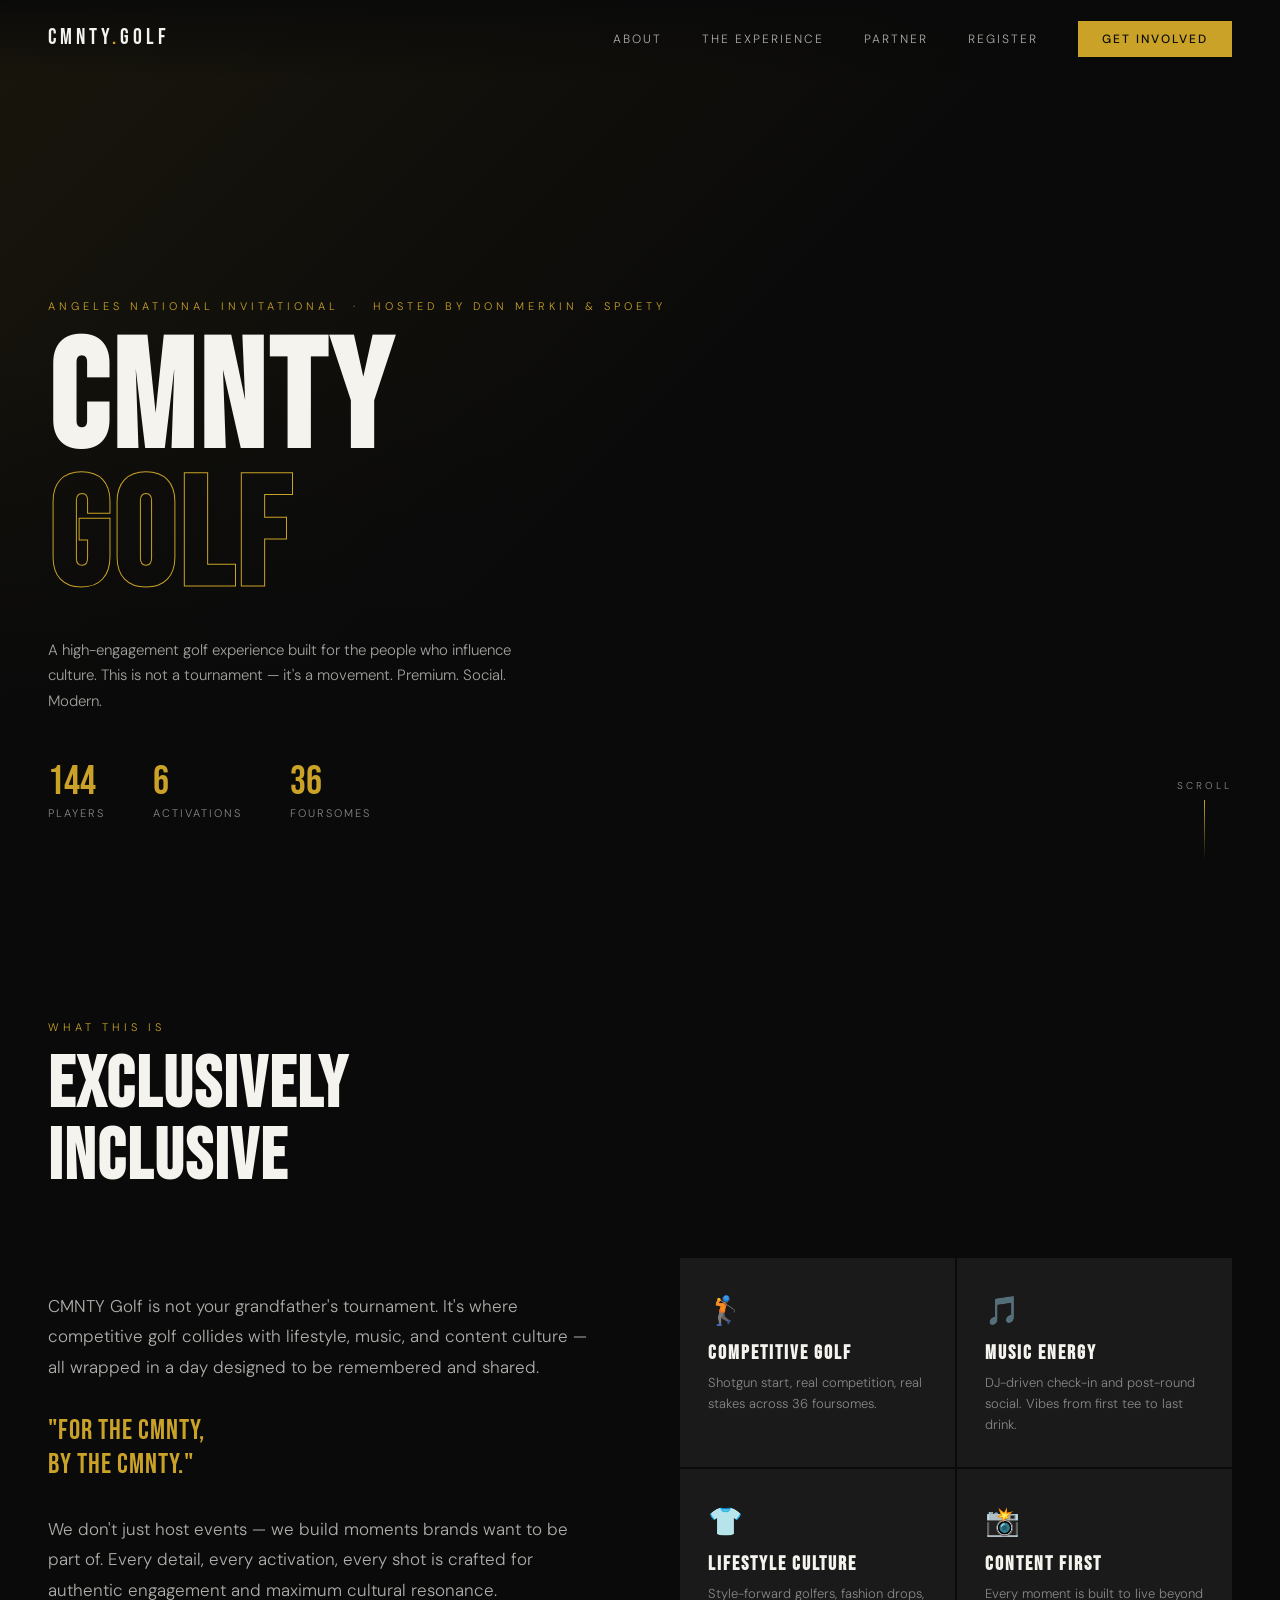
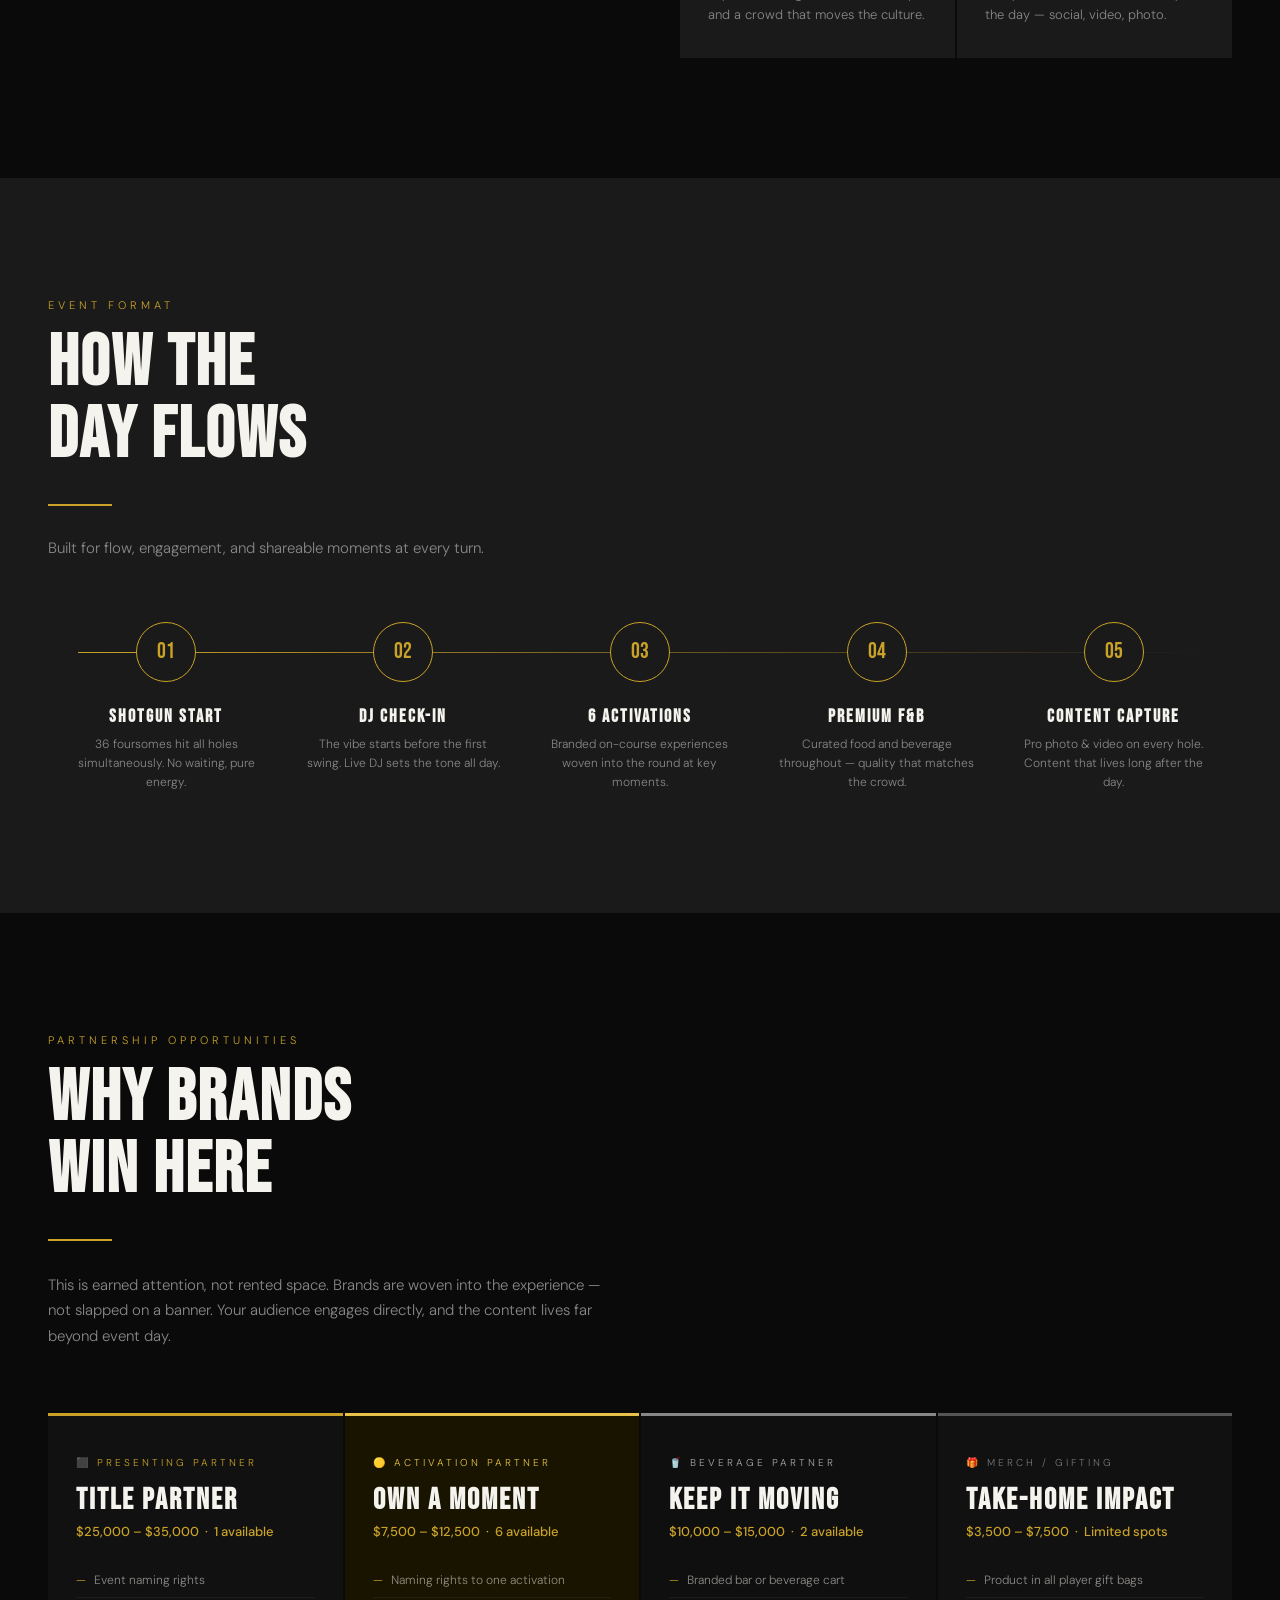
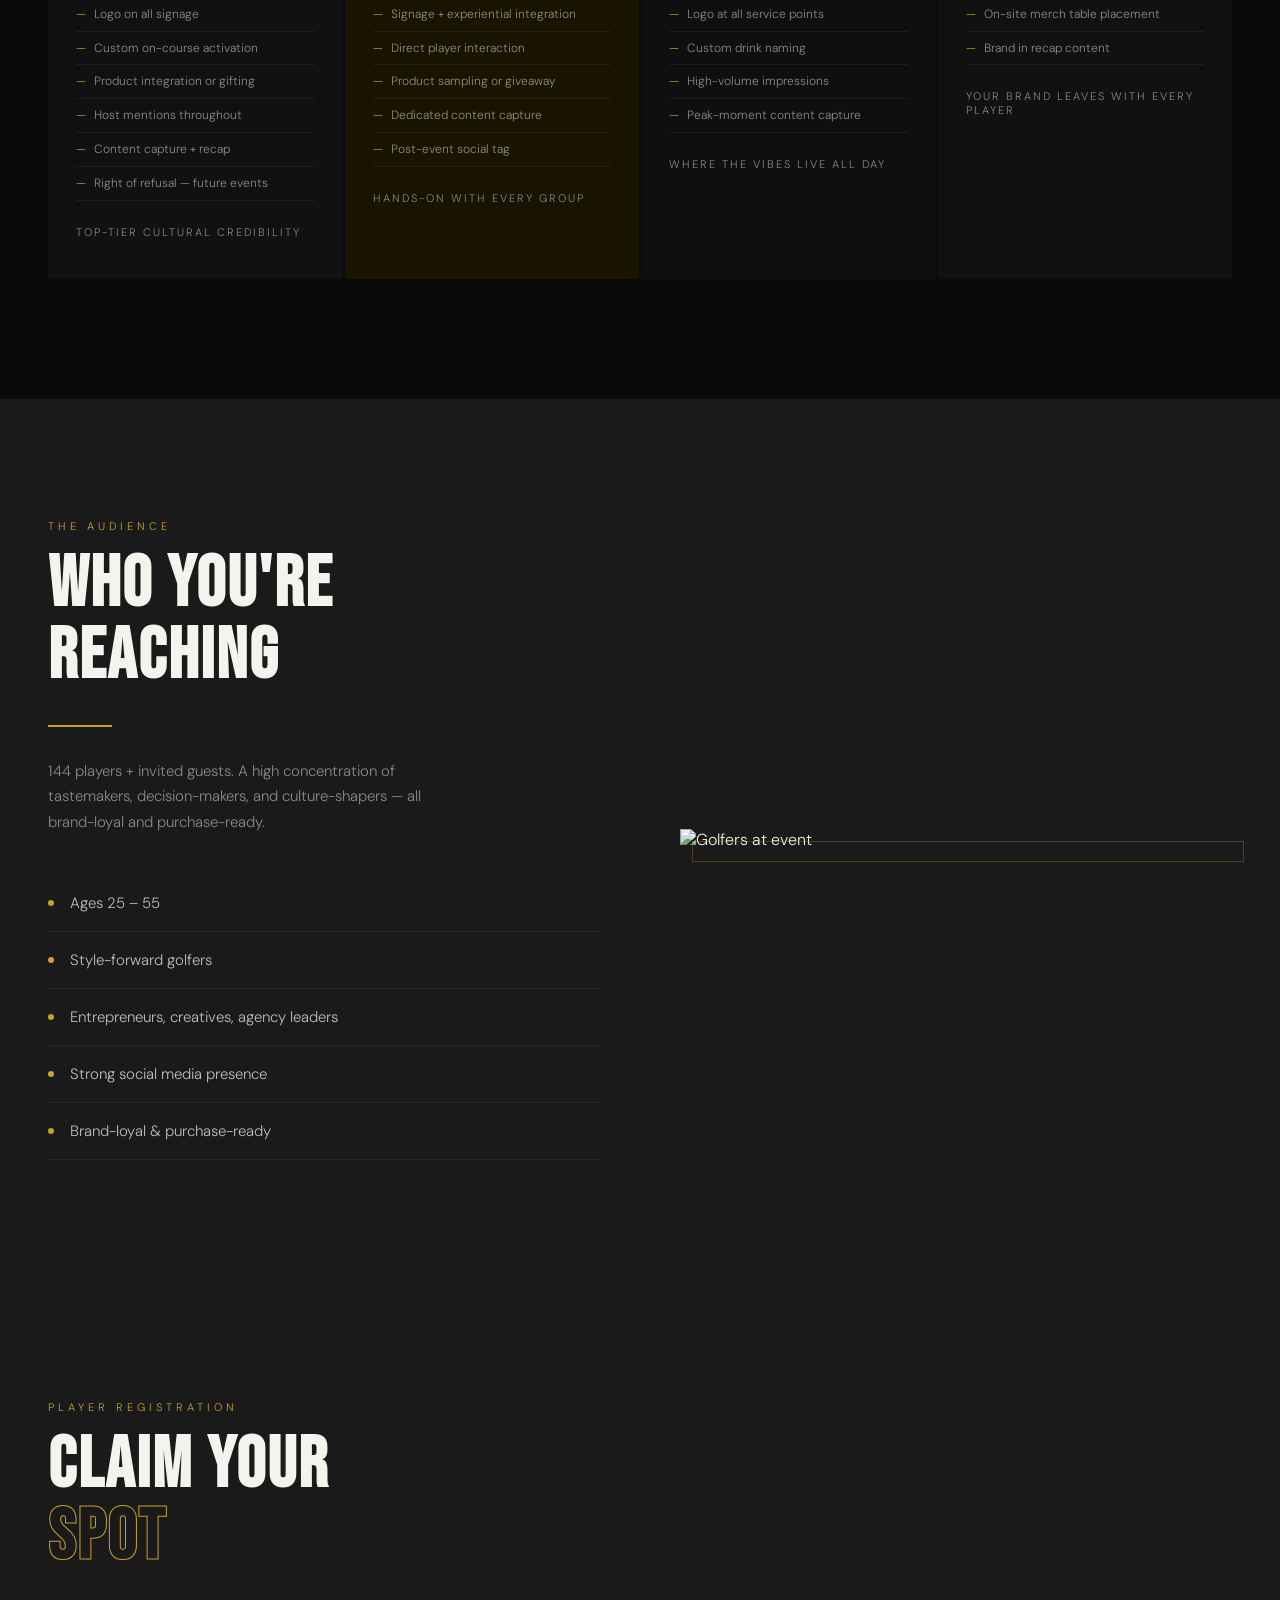
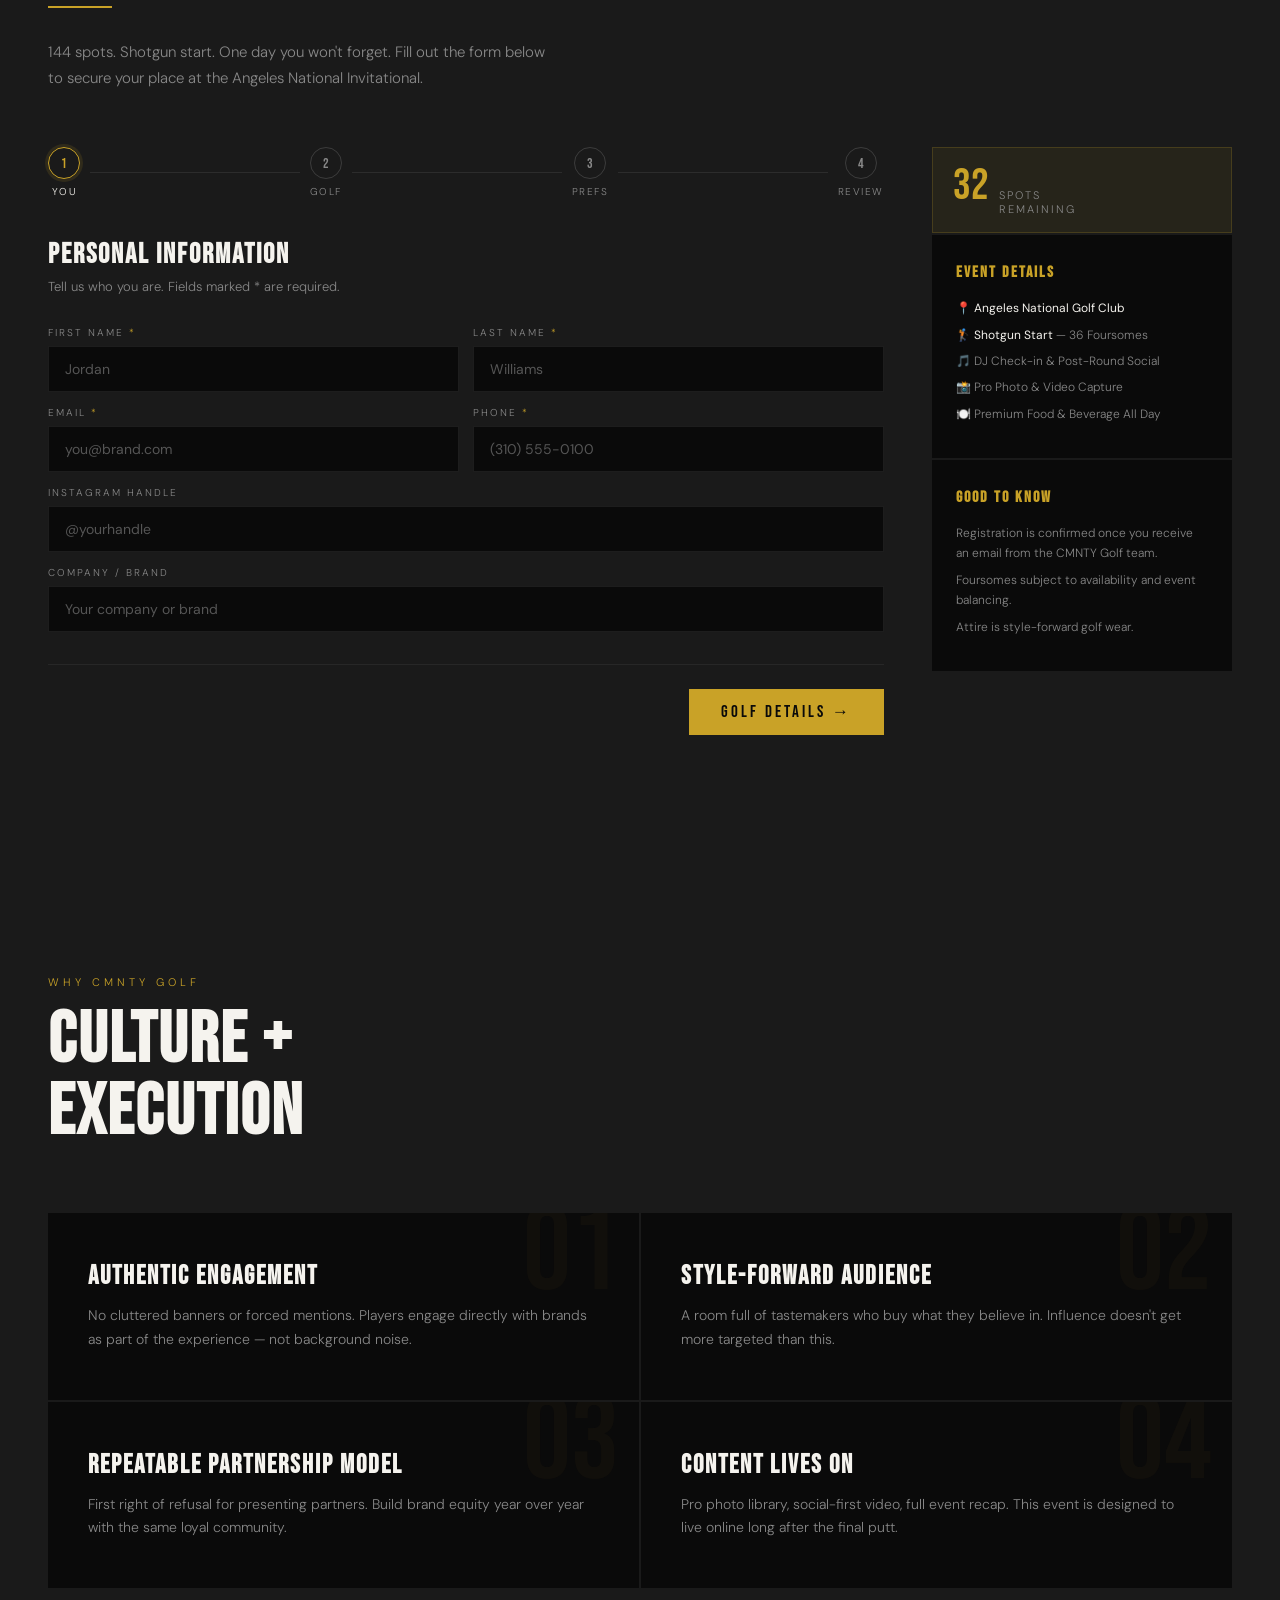
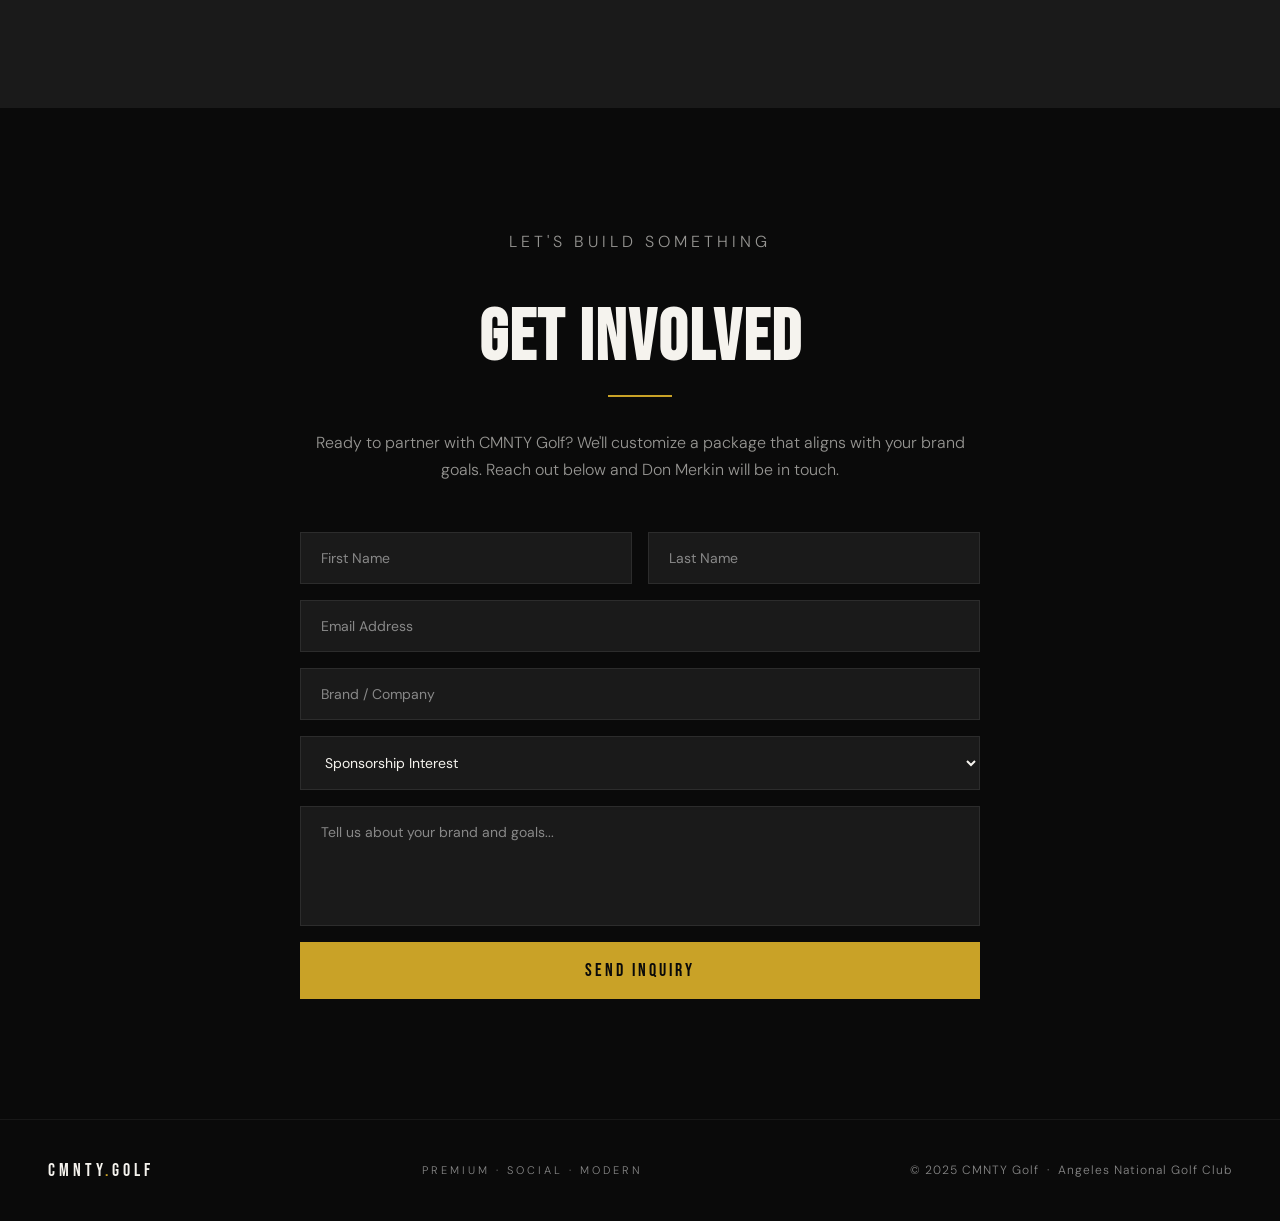
==== Index.html @ c14176f5 "Rename cmnty-golf (2).html to Index.html" ====
<!DOCTYPE html>
<html lang="en">
<head>
<meta charset="UTF-8">
<meta name="viewport" content="width=device-width, initial-scale=1.0">
<title>CMNTY Golf</title>
<link href="https://fonts.googleapis.com/css2?family=Bebas+Neue&family=DM+Sans:ital,wght@0,300;0,400;0,500;1,300&display=swap" rel="stylesheet">
<style>
  *, *::before, *::after { margin: 0; padding: 0; box-sizing: border-box; }

  :root {
    --black: #0a0a0a;
    --gold: #C9A227;
    --gold-light: #E8C14A;
    --white: #f5f3ee;
    --gray: #1a1a1a;
    --text-muted: #888;
  }

  html { scroll-behavior: smooth; }

  body {
    background: var(--black);
    color: var(--white);
    font-family: 'DM Sans', sans-serif;
    font-weight: 300;
    overflow-x: hidden;
  }

  /* SCROLLBAR */
  ::-webkit-scrollbar { width: 3px; }
  ::-webkit-scrollbar-track { background: var(--black); }
  ::-webkit-scrollbar-thumb { background: var(--gold); }

  /* NAV */
  nav {
    position: fixed; top: 0; left: 0; right: 0; z-index: 100;
    display: flex; align-items: center; justify-content: space-between;
    padding: 24px 48px;
    background: linear-gradient(to bottom, rgba(10,10,10,0.95), transparent);
  }

  .nav-logo {
    font-family: 'Bebas Neue', sans-serif;
    font-size: 22px;
    letter-spacing: 4px;
    color: var(--white);
    text-decoration: none;
  }

  .nav-logo span { color: var(--gold); }

  nav ul {
    display: flex; gap: 40px; list-style: none;
  }

  nav ul a {
    text-decoration: none; color: var(--white);
    font-size: 12px; letter-spacing: 2px; text-transform: uppercase;
    opacity: 0.7; transition: opacity 0.3s, color 0.3s;
  }

  nav ul a:hover { opacity: 1; color: var(--gold); }

  .nav-cta {
    background: var(--gold); color: var(--black) !important;
    padding: 10px 24px; opacity: 1 !important;
    font-weight: 500;
  }

  .nav-cta:hover { background: var(--gold-light) !important; }

  /* HERO */
  .hero {
    min-height: 100vh;
    display: flex; flex-direction: column;
    justify-content: flex-end;
    padding: 0 48px 80px;
    position: relative;
    overflow: hidden;
  }

  .hero-bg {
    position: absolute; inset: 0;
    background: 
      linear-gradient(to top, var(--black) 20%, transparent 60%),
      linear-gradient(135deg, rgba(201,162,39,0.08) 0%, transparent 50%),
      url('https://images.unsplash.com/photo-1535131749006-b7f58c99034b?w=1800&q=80') center/cover no-repeat;
  }

  .hero-tag {
    font-size: 11px; letter-spacing: 4px; text-transform: uppercase;
    color: var(--gold); margin-bottom: 20px;
    opacity: 0; animation: fadeUp 0.8s 0.3s forwards;
  }

  .hero h1 {
    font-family: 'Bebas Neue', sans-serif;
    font-size: clamp(72px, 12vw, 160px);
    line-height: 0.9;
    letter-spacing: 4px;
    position: relative;
    opacity: 0; animation: fadeUp 0.8s 0.5s forwards;
  }

  .hero h1 em {
    font-style: normal;
    -webkit-text-stroke: 1px var(--gold);
    color: transparent;
  }

  .hero-sub {
    margin-top: 28px;
    font-size: 15px; font-weight: 300; line-height: 1.7;
    max-width: 480px; color: rgba(245,243,238,0.65);
    opacity: 0; animation: fadeUp 0.8s 0.7s forwards;
  }

  .hero-stats {
    display: flex; gap: 48px; margin-top: 48px;
    opacity: 0; animation: fadeUp 0.8s 0.9s forwards;
  }

  .stat-num {
    font-family: 'Bebas Neue', sans-serif;
    font-size: 40px; color: var(--gold); line-height: 1;
  }

  .stat-label {
    font-size: 11px; letter-spacing: 2px; text-transform: uppercase;
    color: var(--text-muted); margin-top: 4px;
  }

  .hero-scroll {
    position: absolute; bottom: 40px; right: 48px;
    display: flex; flex-direction: column; align-items: center; gap: 8px;
    font-size: 10px; letter-spacing: 3px; text-transform: uppercase;
    color: var(--text-muted);
    opacity: 0; animation: fadeUp 0.8s 1.2s forwards;
  }

  .hero-scroll::after {
    content: ''; width: 1px; height: 60px;
    background: linear-gradient(to bottom, var(--gold), transparent);
    animation: scrollLine 2s ease-in-out infinite;
  }

  @keyframes scrollLine {
    0%, 100% { transform: scaleY(0); transform-origin: top; }
    50% { transform: scaleY(1); }
  }

  /* SECTIONS */
  section { padding: 120px 48px; }

  .section-label {
    font-size: 11px; letter-spacing: 4px; text-transform: uppercase;
    color: var(--gold); margin-bottom: 16px;
  }

  .section-title {
    font-family: 'Bebas Neue', sans-serif;
    font-size: clamp(40px, 6vw, 72px);
    line-height: 1; letter-spacing: 2px;
  }

  /* DIVIDER */
  .gold-line {
    width: 64px; height: 2px;
    background: var(--gold); margin: 32px 0;
  }

  /* ABOUT */
  .about-grid {
    display: grid; grid-template-columns: 1fr 1fr;
    gap: 80px; align-items: center; margin-top: 64px;
  }

  .about-text p {
    font-size: 17px; line-height: 1.8; color: rgba(245,243,238,0.7);
    margin-bottom: 20px;
  }

  .about-text .pullquote {
    font-family: 'Bebas Neue', sans-serif;
    font-size: 28px; color: var(--gold); letter-spacing: 1px;
    line-height: 1.2; margin: 32px 0;
  }

  .pillars {
    display: grid; grid-template-columns: 1fr 1fr; gap: 2px;
  }

  .pillar {
    background: var(--gray); padding: 32px 28px;
    border-top: 2px solid transparent;
    transition: border-color 0.3s;
    cursor: default;
  }

  .pillar:hover { border-color: var(--gold); }

  .pillar-icon {
    font-size: 28px; margin-bottom: 12px;
  }

  .pillar h4 {
    font-family: 'Bebas Neue', sans-serif;
    font-size: 20px; letter-spacing: 2px; color: var(--white);
    margin-bottom: 8px;
  }

  .pillar p {
    font-size: 13px; color: var(--text-muted); line-height: 1.6;
  }

  /* FORMAT */
  .format-section { background: var(--gray); }

  .format-steps {
    display: flex; gap: 0; margin-top: 64px; position: relative;
  }

  .format-steps::before {
    content: ''; position: absolute;
    top: 30px; left: 30px; right: 30px; height: 1px;
    background: linear-gradient(to right, var(--gold), transparent);
  }

  .step {
    flex: 1; text-align: center; padding: 0 20px;
    position: relative;
  }

  .step-num {
    width: 60px; height: 60px;
    border: 1px solid var(--gold);
    border-radius: 50%;
    display: flex; align-items: center; justify-content: center;
    margin: 0 auto 24px;
    font-family: 'Bebas Neue', sans-serif;
    font-size: 22px; color: var(--gold);
    background: var(--gray);
    position: relative; z-index: 1;
  }

  .step h4 {
    font-family: 'Bebas Neue', sans-serif;
    font-size: 18px; letter-spacing: 2px;
    color: var(--white); margin-bottom: 8px;
  }

  .step p {
    font-size: 12px; color: var(--text-muted); line-height: 1.6;
  }

  /* SPONSORSHIP */
  .tiers-grid {
    display: grid; grid-template-columns: repeat(4, 1fr);
    gap: 2px; margin-top: 64px;
  }

  .tier {
    padding: 40px 28px; position: relative; overflow: hidden;
    cursor: default; transition: transform 0.3s;
  }

  .tier:hover { transform: translateY(-4px); }

  .tier-presenting { background: #111; border-top: 3px solid var(--gold); }
  .tier-activation { background: #181400; border-top: 3px solid var(--gold-light); }
  .tier-beverage { background: #0f0f0f; border-top: 3px solid #888; }
  .tier-merch { background: #111; border-top: 3px solid #555; }

  .tier-badge {
    font-size: 10px; letter-spacing: 3px; text-transform: uppercase;
    margin-bottom: 16px;
  }

  .tier-presenting .tier-badge { color: var(--gold); }
  .tier-activation .tier-badge { color: var(--gold-light); }
  .tier-beverage .tier-badge { color: #aaa; }
  .tier-merch .tier-badge { color: #777; }

  .tier h3 {
    font-family: 'Bebas Neue', sans-serif;
    font-size: 30px; letter-spacing: 2px;
    line-height: 1; margin-bottom: 8px;
  }

  .tier-price {
    font-size: 13px; color: var(--gold);
    margin-bottom: 24px; font-weight: 500;
  }

  .tier-features {
    list-style: none;
  }

  .tier-features li {
    font-size: 12px; color: rgba(245,243,238,0.55);
    padding: 8px 0; border-bottom: 1px solid rgba(255,255,255,0.05);
    line-height: 1.4;
  }

  .tier-features li::before {
    content: '—'; color: var(--gold); margin-right: 8px;
  }

  .tier-avail {
    margin-top: 24px;
    font-size: 11px; letter-spacing: 2px; text-transform: uppercase;
    color: var(--text-muted);
  }

  /* AUDIENCE */
  .audience-section {
    display: grid; grid-template-columns: 1fr 1fr;
    gap: 80px; align-items: center;
  }

  .audience-visual {
    position: relative;
  }

  .audience-visual img {
    width: 100%; aspect-ratio: 4/5;
    object-fit: cover; filter: grayscale(30%);
  }

  .audience-visual::after {
    content: '';
    position: absolute; inset: 0;
    border: 1px solid rgba(201,162,39,0.3);
    transform: translate(12px, 12px);
    pointer-events: none;
  }

  .audience-list {
    list-style: none; margin-top: 40px;
  }

  .audience-list li {
    display: flex; align-items: center; gap: 16px;
    padding: 18px 0; border-bottom: 1px solid rgba(255,255,255,0.06);
    font-size: 15px; color: rgba(245,243,238,0.75);
  }

  .audience-list li::before {
    content: ''; width: 6px; height: 6px; border-radius: 50%;
    background: var(--gold); flex-shrink: 0;
  }

  /* WHY */
  .why-section { background: var(--gray); }

  .why-grid {
    display: grid; grid-template-columns: repeat(2, 1fr);
    gap: 2px; margin-top: 64px;
  }

  .why-card {
    background: var(--black); padding: 48px 40px;
    position: relative; overflow: hidden;
  }

  .why-card::before {
    content: attr(data-num);
    font-family: 'Bebas Neue', sans-serif;
    font-size: 120px; color: rgba(201,162,39,0.04);
    position: absolute; top: -20px; right: 20px;
    line-height: 1;
  }

  .why-card h4 {
    font-family: 'Bebas Neue', sans-serif;
    font-size: 26px; letter-spacing: 2px;
    color: var(--white); margin-bottom: 12px;
  }

  .why-card p {
    font-size: 14px; color: var(--text-muted); line-height: 1.7;
  }

  /* CONTACT */
  .contact-inner {
    max-width: 680px; margin: 0 auto; text-align: center;
  }

  .contact-inner .section-label { justify-content: center; display: flex; }
  .contact-inner .section-title { margin-bottom: 20px; }

  .contact-inner p {
    font-size: 16px; color: rgba(245,243,238,0.6);
    line-height: 1.7; margin-bottom: 48px;
  }

  .contact-form {
    display: flex; flex-direction: column; gap: 16px;
  }

  .form-row { display: grid; grid-template-columns: 1fr 1fr; gap: 16px; }

  input, textarea, select {
    background: var(--gray); border: 1px solid rgba(255,255,255,0.08);
    color: var(--white); padding: 16px 20px;
    font-family: 'DM Sans', sans-serif; font-size: 14px;
    outline: none; transition: border-color 0.3s;
    width: 100%;
  }

  input::placeholder, textarea::placeholder { color: var(--text-muted); }
  input:focus, textarea:focus, select:focus { border-color: var(--gold); }
  textarea { resize: none; height: 120px; }

  select option { background: var(--gray); }

  .btn-primary {
    background: var(--gold); color: var(--black);
    padding: 18px 48px; border: none; cursor: pointer;
    font-family: 'Bebas Neue', sans-serif;
    font-size: 18px; letter-spacing: 3px;
    transition: background 0.3s, transform 0.2s;
    display: inline-block; text-decoration: none;
  }

  .btn-primary:hover {
    background: var(--gold-light);
    transform: translateY(-2px);
  }

  /* FOOTER */
  footer {
    border-top: 1px solid rgba(255,255,255,0.06);
    padding: 40px 48px;
    display: flex; justify-content: space-between; align-items: center;
  }

  .footer-logo {
    font-family: 'Bebas Neue', sans-serif;
    font-size: 18px; letter-spacing: 4px;
  }

  .footer-logo span { color: var(--gold); }

  footer p {
    font-size: 12px; color: var(--text-muted); letter-spacing: 1px;
  }

  .footer-tagline {
    font-size: 11px; letter-spacing: 3px; text-transform: uppercase;
    color: var(--text-muted);
  }

  /* ANIMATIONS */
  @keyframes fadeUp {
    from { opacity: 0; transform: translateY(30px); }
    to { opacity: 1; transform: translateY(0); }
  }

  .fade-in {
    opacity: 0; transform: translateY(20px);
    transition: opacity 0.7s ease, transform 0.7s ease;
  }

  .fade-in.visible { opacity: 1; transform: translateY(0); }

  /* MOBILE */
  @media (max-width: 900px) {
    nav { padding: 20px 24px; }
    nav ul { display: none; }
    section { padding: 80px 24px; }
    .hero { padding: 0 24px 60px; }
    .about-grid, .audience-section { grid-template-columns: 1fr; gap: 40px; }
    .tiers-grid { grid-template-columns: 1fr 1fr; }
    .format-steps { flex-direction: column; gap: 32px; }
    .format-steps::before { display: none; }
    .why-grid { grid-template-columns: 1fr; }
    .form-row { grid-template-columns: 1fr; }
    footer { flex-direction: column; gap: 16px; text-align: center; }
  }

  @media (max-width: 600px) {
    .tiers-grid { grid-template-columns: 1fr; }
    .pillars { grid-template-columns: 1fr; }
  }

  /* ── REGISTRATION SECTION ── */
  .register-section { background: var(--gray); }

  .reg-layout {
    display: grid;
    grid-template-columns: 1fr 300px;
    gap: 48px;
    margin-top: 56px;
    align-items: start;
  }

  /* Progress Steps */
  .reg-progress {
    display: flex; align-items: center; gap: 0;
    margin-bottom: 40px;
  }

  .reg-step-dot {
    width: 32px; height: 32px; border-radius: 50%;
    border: 1px solid rgba(255,255,255,0.15);
    display: flex; align-items: center; justify-content: center;
    font-family: 'Bebas Neue', sans-serif; font-size: 14px;
    color: var(--text-muted); flex-shrink: 0;
    transition: all 0.3s; cursor: default;
  }

  .reg-step-dot.active { border-color: var(--gold); color: var(--gold); box-shadow: 0 0 0 3px rgba(201,162,39,0.12); }
  .reg-step-dot.done   { background: var(--gold); border-color: var(--gold); color: var(--black); }

  .reg-step-line {
    flex: 1; height: 1px;
    background: rgba(255,255,255,0.08); margin: 0 10px;
  }

  .reg-step-name {
    font-size: 10px; letter-spacing: 1.5px; text-transform: uppercase;
    color: var(--text-muted); margin-top: 6px; text-align: center;
    transition: color 0.3s;
  }

  .reg-step-name.active { color: var(--white); }

  .reg-step-wrap {
    display: flex; flex-direction: column; align-items: center;
  }

  /* Form panels */
  .reg-panel { display: none; animation: fadeUp 0.4s ease; }
  .reg-panel.active { display: block; }

  .reg-panel-title {
    font-family: 'Bebas Neue', sans-serif;
    font-size: 28px; letter-spacing: 2px; margin-bottom: 6px;
  }

  .reg-panel-sub {
    font-size: 13px; color: var(--text-muted);
    margin-bottom: 28px; line-height: 1.6;
  }

  /* Fields */
  .reg-grid { display: grid; grid-template-columns: 1fr 1fr; gap: 14px; }
  .reg-full  { grid-column: 1 / -1; }

  .reg-field { display: flex; flex-direction: column; gap: 7px; }

  .reg-field label {
    font-size: 10px; letter-spacing: 2px; text-transform: uppercase;
    color: var(--text-muted);
  }

  .reg-field label .req { color: var(--gold); }

  .reg-field input,
  .reg-field select,
  .reg-field textarea {
    background: var(--black);
    border: 1px solid rgba(255,255,255,0.08);
    color: var(--white); padding: 13px 16px;
    font-family: 'DM Sans', sans-serif; font-size: 14px;
    outline: none; transition: border-color 0.3s; width: 100%;
    appearance: none;
  }

  .reg-field select {
    background-image: url("data:image/svg+xml,%3Csvg xmlns='http://www.w3.org/2000/svg' width='12' height='8' viewBox='0 0 12 8'%3E%3Cpath d='M1 1l5 5 5-5' stroke='%23888' stroke-width='1.5' fill='none'/%3E%3C/svg%3E");
    background-repeat: no-repeat; background-position: right 14px center;
    background-color: var(--black); padding-right: 36px; cursor: pointer;
  }

  .reg-field select option { background: #111; }
  .reg-field input::placeholder,
  .reg-field textarea::placeholder { color: #555; }
  .reg-field input:focus,
  .reg-field select:focus,
  .reg-field textarea:focus { border-color: var(--gold); }
  .reg-field input.err,
  .reg-field select.err { border-color: #c0392b; }
  .reg-field textarea { resize: none; height: 80px; }

  /* Radio / Checkbox pill groups */
  .reg-pills { display: flex; flex-wrap: wrap; gap: 8px; }

  .reg-pills label {
    display: flex; align-items: center; gap: 7px;
    background: var(--black);
    border: 1px solid rgba(255,255,255,0.08);
    padding: 9px 14px; cursor: pointer;
    font-size: 13px; color: rgba(245,243,238,0.75);
    transition: border-color 0.2s, background 0.2s;
    user-select: none;
  }

  .reg-pills label:hover { border-color: rgba(201,162,39,0.4); }
  .reg-pills input { display: none; }
  .reg-pills label:has(input:checked) {
    border-color: var(--gold);
    background: rgba(201,162,39,0.07);
    color: var(--white);
  }

  /* Form nav buttons */
  .reg-nav {
    display: flex; justify-content: space-between; align-items: center;
    margin-top: 32px; padding-top: 24px;
    border-top: 1px solid rgba(255,255,255,0.06);
  }

  .reg-btn-back {
    background: none; border: 1px solid rgba(255,255,255,0.12);
    color: var(--text-muted); padding: 12px 24px; cursor: pointer;
    font-family: 'Bebas Neue', sans-serif; font-size: 15px; letter-spacing: 2px;
    transition: border-color 0.3s, color 0.3s;
  }

  .reg-btn-back:hover { border-color: var(--white); color: var(--white); }

  .reg-btn-next, .reg-btn-submit {
    background: var(--gold); color: var(--black);
    border: none; padding: 13px 32px; cursor: pointer;
    font-family: 'Bebas Neue', sans-serif; font-size: 17px; letter-spacing: 3px;
    transition: background 0.3s, transform 0.2s;
  }

  .reg-btn-next:hover, .reg-btn-submit:hover {
    background: var(--gold-light); transform: translateY(-2px);
  }

  /* Review panel */
  .review-block {
    background: var(--black); padding: 20px 24px;
    margin-bottom: 2px;
  }

  .review-block-title {
    font-family: 'Bebas Neue', sans-serif;
    font-size: 16px; letter-spacing: 2px; color: var(--white);
    margin-bottom: 12px;
    display: flex; justify-content: space-between; align-items: center;
  }

  .review-edit-btn {
    background: none; border: none; color: var(--gold);
    font-size: 11px; letter-spacing: 2px; text-transform: uppercase;
    cursor: pointer;
  }

  .review-row {
    display: flex; gap: 16px;
    padding: 7px 0; border-bottom: 1px solid rgba(255,255,255,0.04);
    font-size: 13px;
  }

  .review-row span:first-child {
    color: var(--text-muted); min-width: 130px; font-size: 12px;
  }

  .review-row span:last-child { color: var(--white); }

  /* Sidebar info box */
  .reg-sidebar { position: sticky; top: 100px; }

  .reg-sidebar-box {
    background: var(--black); padding: 28px 24px;
    margin-bottom: 2px;
  }

  .reg-sidebar-box h4 {
    font-family: 'Bebas Neue', sans-serif;
    font-size: 16px; letter-spacing: 2px; color: var(--gold);
    margin-bottom: 16px;
  }

  .reg-sidebar-box p {
    font-size: 12px; color: var(--text-muted);
    line-height: 1.7; margin-bottom: 6px;
  }

  .reg-sidebar-box p strong { color: var(--white); font-weight: 400; }

  .reg-spots {
    background: rgba(201,162,39,0.07);
    border: 1px solid rgba(201,162,39,0.2);
    padding: 16px 20px; margin-bottom: 2px;
    display: flex; align-items: baseline; gap: 10px;
  }

  .reg-spots-num {
    font-family: 'Bebas Neue', sans-serif;
    font-size: 44px; color: var(--gold); line-height: 1;
  }

  .reg-spots-label {
    font-size: 11px; letter-spacing: 2px; text-transform: uppercase;
    color: var(--text-muted);
  }

  /* Success */
  .reg-success {
    display: none; text-align: center;
    padding: 60px 20px; animation: fadeUp 0.5s ease;
  }

  .reg-success.show { display: block; }

  .reg-success-icon {
    font-size: 48px; margin-bottom: 20px;
  }

  .reg-success h3 {
    font-family: 'Bebas Neue', sans-serif;
    font-size: 44px; letter-spacing: 3px; margin-bottom: 12px;
  }

  .reg-success h3 span { color: var(--gold); }

  .reg-success p {
    font-size: 15px; color: var(--text-muted);
    line-height: 1.7; max-width: 480px; margin: 0 auto;
  }

  @media (max-width: 900px) {
    .reg-layout { grid-template-columns: 1fr; }
    .reg-sidebar { display: none; }
    .reg-grid { grid-template-columns: 1fr; }
  }
</style>
</head>
<body>

<!-- NAV -->
<nav>
  <a href="#" class="nav-logo">CMNTY<span>.</span>GOLF</a>
  <ul>
    <li><a href="#about">About</a></li>
    <li><a href="#format">The Experience</a></li>
    <li><a href="#sponsorship">Partner</a></li>
    <li><a href="#register">Register</a></li>
    <li><a href="#contact" class="nav-cta">Get Involved</a></li>
  </ul>
</nav>

<!-- HERO -->
<section class="hero">
  <div class="hero-bg"></div>
  <div style="position:relative; z-index:2;">
    <p class="hero-tag">Angeles National Invitational &nbsp;·&nbsp; Hosted by Don Merkin & Spoety</p>
    <h1>CMNTY<br><em>GOLF</em></h1>
    <p class="hero-sub">A high-engagement golf experience built for the people who influence culture. This is not a tournament — it's a movement. Premium. Social. Modern.</p>
    <div class="hero-stats">
      <div>
        <div class="stat-num">144</div>
        <div class="stat-label">Players</div>
      </div>
      <div>
        <div class="stat-num">6</div>
        <div class="stat-label">Activations</div>
      </div>
      <div>
        <div class="stat-num">36</div>
        <div class="stat-label">Foursomes</div>
      </div>
    </div>
  </div>
  <div class="hero-scroll">Scroll</div>
</section>

<!-- ABOUT -->
<section id="about">
  <div class="fade-in">
    <p class="section-label">What This Is</p>
    <h2 class="section-title">Exclusively<br>Inclusive</h2>
  </div>
  <div class="about-grid fade-in">
    <div class="about-text">
      <p>CMNTY Golf is not your grandfather's tournament. It's where competitive golf collides with lifestyle, music, and content culture — all wrapped in a day designed to be remembered and shared.</p>
      <div class="pullquote">"For the CMNTY,<br>by the CMNTY."</div>
      <p>We don't just host events — we build moments brands want to be part of. Every detail, every activation, every shot is crafted for authentic engagement and maximum cultural resonance.</p>
    </div>
    <div class="pillars">
      <div class="pillar">
        <div class="pillar-icon">🏌️</div>
        <h4>Competitive Golf</h4>
        <p>Shotgun start, real competition, real stakes across 36 foursomes.</p>
      </div>
      <div class="pillar">
        <div class="pillar-icon">🎵</div>
        <h4>Music Energy</h4>
        <p>DJ-driven check-in and post-round social. Vibes from first tee to last drink.</p>
      </div>
      <div class="pillar">
        <div class="pillar-icon">👕</div>
        <h4>Lifestyle Culture</h4>
        <p>Style-forward golfers, fashion drops, and a crowd that moves the culture.</p>
      </div>
      <div class="pillar">
        <div class="pillar-icon">📸</div>
        <h4>Content First</h4>
        <p>Every moment is built to live beyond the day — social, video, photo.</p>
      </div>
    </div>
  </div>
</section>

<!-- FORMAT -->
<section id="format" class="format-section">
  <div class="fade-in">
    <p class="section-label">Event Format</p>
    <h2 class="section-title">How the<br>Day Flows</h2>
    <div class="gold-line"></div>
    <p style="color:var(--text-muted); font-size:15px;">Built for flow, engagement, and shareable moments at every turn.</p>
  </div>
  <div class="format-steps fade-in">
    <div class="step">
      <div class="step-num">01</div>
      <h4>Shotgun Start</h4>
      <p>36 foursomes hit all holes simultaneously. No waiting, pure energy.</p>
    </div>
    <div class="step">
      <div class="step-num">02</div>
      <h4>DJ Check-In</h4>
      <p>The vibe starts before the first swing. Live DJ sets the tone all day.</p>
    </div>
    <div class="step">
      <div class="step-num">03</div>
      <h4>6 Activations</h4>
      <p>Branded on-course experiences woven into the round at key moments.</p>
    </div>
    <div class="step">
      <div class="step-num">04</div>
      <h4>Premium F&B</h4>
      <p>Curated food and beverage throughout — quality that matches the crowd.</p>
    </div>
    <div class="step">
      <div class="step-num">05</div>
      <h4>Content Capture</h4>
      <p>Pro photo & video on every hole. Content that lives long after the day.</p>
    </div>
  </div>
</section>

<!-- SPONSORSHIP -->
<section id="sponsorship">
  <div class="fade-in">
    <p class="section-label">Partnership Opportunities</p>
    <h2 class="section-title">Why Brands<br>Win Here</h2>
    <div class="gold-line"></div>
    <p style="color:var(--text-muted); max-width: 560px; font-size:15px; line-height:1.7;">This is earned attention, not rented space. Brands are woven into the experience — not slapped on a banner. Your audience engages directly, and the content lives far beyond event day.</p>
  </div>
  <div class="tiers-grid fade-in">
    <div class="tier tier-presenting">
      <p class="tier-badge">⬛ Presenting Partner</p>
      <h3>Title Partner</h3>
      <p class="tier-price">$25,000 – $35,000 &nbsp;·&nbsp; 1 available</p>
      <ul class="tier-features">
        <li>Event naming rights</li>
        <li>Logo on all signage</li>
        <li>Custom on-course activation</li>
        <li>Product integration or gifting</li>
        <li>Host mentions throughout</li>
        <li>Content capture + recap</li>
        <li>Right of refusal — future events</li>
      </ul>
      <p class="tier-avail">Top-tier cultural credibility</p>
    </div>
    <div class="tier tier-activation">
      <p class="tier-badge">🟡 Activation Partner</p>
      <h3>Own a Moment</h3>
      <p class="tier-price">$7,500 – $12,500 &nbsp;·&nbsp; 6 available</p>
      <ul class="tier-features">
        <li>Naming rights to one activation</li>
        <li>Signage + experiential integration</li>
        <li>Direct player interaction</li>
        <li>Product sampling or giveaway</li>
        <li>Dedicated content capture</li>
        <li>Post-event social tag</li>
      </ul>
      <p class="tier-avail">Hands-on with every group</p>
    </div>
    <div class="tier tier-beverage">
      <p class="tier-badge">🥤 Beverage Partner</p>
      <h3>Keep It Moving</h3>
      <p class="tier-price">$10,000 – $15,000 &nbsp;·&nbsp; 2 available</p>
      <ul class="tier-features">
        <li>Branded bar or beverage cart</li>
        <li>Logo at all service points</li>
        <li>Custom drink naming</li>
        <li>High-volume impressions</li>
        <li>Peak-moment content capture</li>
      </ul>
      <p class="tier-avail">Where the vibes live all day</p>
    </div>
    <div class="tier tier-merch">
      <p class="tier-badge">🎁 Merch / Gifting</p>
      <h3>Take-Home Impact</h3>
      <p class="tier-price">$3,500 – $7,500 &nbsp;·&nbsp; Limited spots</p>
      <ul class="tier-features">
        <li>Product in all player gift bags</li>
        <li>On-site merch table placement</li>
        <li>Brand in recap content</li>
      </ul>
      <p class="tier-avail">Your brand leaves with every player</p>
    </div>
  </div>
</section>

<!-- AUDIENCE -->
<section style="background: var(--gray);">
  <div class="audience-section fade-in">
    <div>
      <p class="section-label">The Audience</p>
      <h2 class="section-title">Who You're<br>Reaching</h2>
      <div class="gold-line"></div>
      <p style="color:var(--text-muted); font-size:15px; line-height:1.7; max-width:420px;">144 players + invited guests. A high concentration of tastemakers, decision-makers, and culture-shapers — all brand-loyal and purchase-ready.</p>
      <ul class="audience-list">
        <li>Ages 25 – 55</li>
        <li>Style-forward golfers</li>
        <li>Entrepreneurs, creatives, agency leaders</li>
        <li>Strong social media presence</li>
        <li>Brand-loyal & purchase-ready</li>
      </ul>
    </div>
    <div class="audience-visual">
      <img src="https://images.unsplash.com/photo-1591491653056-4e9a9c5a5b3a?w=800&q=80" alt="Golfers at event" onerror="this.style.background='#1a1a1a'; this.removeAttribute('src')">
    </div>
  </div>
</section>

<!-- REGISTER -->
<section id="register" class="register-section">
  <div class="fade-in">
    <p class="section-label">Player Registration</p>
    <h2 class="section-title">Claim Your<br><span style="-webkit-text-stroke:1px var(--gold);color:transparent;">Spot</span></h2>
    <div class="gold-line"></div>
    <p style="color:var(--text-muted);font-size:15px;max-width:500px;line-height:1.7;">144 spots. Shotgun start. One day you won't forget. Fill out the form below to secure your place at the Angeles National Invitational.</p>
  </div>

  <div class="reg-layout fade-in">

    <!-- FORM COLUMN -->
    <div>
      <!-- Progress Bar -->
      <div class="reg-progress">
        <div class="reg-step-wrap">
          <div class="reg-step-dot active" id="rdot-1">1</div>
          <div class="reg-step-name active" id="rlbl-1">You</div>
        </div>
        <div class="reg-step-line"></div>
        <div class="reg-step-wrap">
          <div class="reg-step-dot" id="rdot-2">2</div>
          <div class="reg-step-name" id="rlbl-2">Golf</div>
        </div>
        <div class="reg-step-line"></div>
        <div class="reg-step-wrap">
          <div class="reg-step-dot" id="rdot-3">3</div>
          <div class="reg-step-name" id="rlbl-3">Prefs</div>
        </div>
        <div class="reg-step-line"></div>
        <div class="reg-step-wrap">
          <div class="reg-step-dot" id="rdot-4">4</div>
          <div class="reg-step-name" id="rlbl-4">Review</div>
        </div>
      </div>

      <!-- PANEL 1: Personal -->
      <div class="reg-panel active" id="rpanel-1">
        <h3 class="reg-panel-title">Personal Information</h3>
        <p class="reg-panel-sub">Tell us who you are. Fields marked * are required.</p>
        <div class="reg-grid">
          <div class="reg-field">
            <label>First Name <span class="req">*</span></label>
            <input type="text" id="r_firstName" placeholder="Jordan">
          </div>
          <div class="reg-field">
            <label>Last Name <span class="req">*</span></label>
            <input type="text" id="r_lastName" placeholder="Williams">
          </div>
          <div class="reg-field">
            <label>Email <span class="req">*</span></label>
            <input type="email" id="r_email" placeholder="you@brand.com">
          </div>
          <div class="reg-field">
            <label>Phone <span class="req">*</span></label>
            <input type="tel" id="r_phone" placeholder="(310) 555-0100">
          </div>
          <div class="reg-field reg-full">
            <label>Instagram Handle</label>
            <input type="text" id="r_instagram" placeholder="@yourhandle">
          </div>
          <div class="reg-field reg-full">
            <label>Company / Brand</label>
            <input type="text" id="r_company" placeholder="Your company or brand">
          </div>
        </div>
        <div class="reg-nav">
          <span></span>
          <button class="reg-btn-next" onclick="rNext(1)">Golf Details →</button>
        </div>
      </div>

      <!-- PANEL 2: Golf -->
      <div class="reg-panel" id="rpanel-2">
        <h3 class="reg-panel-title">Golf Details</h3>
        <p class="reg-panel-sub">Helps us balance foursomes and competition levels.</p>
        <div class="reg-grid">
          <div class="reg-field">
            <label>Handicap Index <span class="req">*</span></label>
            <input type="number" id="r_handicap" placeholder="e.g. 12.4" min="0" max="54" step="0.1">
          </div>
          <div class="reg-field">
            <label>Skill Level <span class="req">*</span></label>
            <select id="r_skillLevel">
              <option value="" disabled selected>Select level</option>
              <option>Beginner (30+ HCP)</option>
              <option>Casual (18–30 HCP)</option>
              <option>Intermediate (10–18 HCP)</option>
              <option>Competitive (0–10 HCP)</option>
              <option>Scratch / Plus</option>
            </select>
          </div>
          <div class="reg-field reg-full">
            <label>Years Playing</label>
            <div class="reg-pills">
              <label><input type="radio" name="r_years" value="Under 2"> <span>Under 2</span></label>
              <label><input type="radio" name="r_years" value="2–5"> <span>2–5 yrs</span></label>
              <label><input type="radio" name="r_years" value="5–10"> <span>5–10 yrs</span></label>
              <label><input type="radio" name="r_years" value="10+"> <span>10+ yrs</span></label>
            </div>
          </div>
          <div class="reg-field reg-full">
            <label>How did you hear about us?</label>
            <select id="r_hearAbout">
              <option value="" disabled selected>Select one</option>
              <option>Don Merkin / Spoety</option>
              <option>Instagram</option>
              <option>Friend / Referral</option>
              <option>Previous Event</option>
              <option>Other</option>
            </select>
          </div>
        </div>
        <div class="reg-nav">
          <button class="reg-btn-back" onclick="rPrev(2)">← Back</button>
          <button class="reg-btn-next" onclick="rNext(2)">Preferences →</button>
        </div>
      </div>

      <!-- PANEL 3: Preferences -->
      <div class="reg-panel" id="rpanel-3">
        <h3 class="reg-panel-title">Event Preferences</h3>
        <p class="reg-panel-sub">Help us make your day seamless from tee to post-round.</p>
        <div class="reg-grid">
          <div class="reg-field reg-full">
            <label>Foursome / Playing Partners</label>
            <input type="text" id="r_foursome" placeholder="Names of people you'd like to play with (optional)">
          </div>
          <div class="reg-field reg-full">
            <label>T-Shirt Size <span class="req">*</span></label>
            <div class="reg-pills">
              <label><input type="radio" name="r_shirt" value="XS"> <span>XS</span></label>
              <label><input type="radio" name="r_shirt" value="S"> <span>S</span></label>
              <label><input type="radio" name="r_shirt" value="M"> <span>M</span></label>
              <label><input type="radio" name="r_shirt" value="L"> <span>L</span></label>
              <label><input type="radio" name="r_shirt" value="XL"> <span>XL</span></label>
              <label><input type="radio" name="r_shirt" value="XXL"> <span>XXL</span></label>
            </div>
          </div>
          <div class="reg-field reg-full">
            <label>Dietary Restrictions</label>
            <div class="reg-pills">
              <label><input type="checkbox" value="Vegetarian"> <span>Vegetarian</span></label>
              <label><input type="checkbox" value="Vegan"> <span>Vegan</span></label>
              <label><input type="checkbox" value="Gluten-Free"> <span>Gluten-Free</span></label>
              <label><input type="checkbox" value="Nut Allergy"> <span>Nut Allergy</span></label>
              <label><input type="checkbox" value="Dairy-Free"> <span>Dairy-Free</span></label>
              <label><input type="checkbox" value="None"> <span>No restrictions</span></label>
            </div>
          </div>
          <div class="reg-field reg-full">
            <label>Additional Notes</label>
            <textarea id="r_notes" placeholder="Accessibility needs, special requests, anything else..."></textarea>
          </div>
        </div>
        <div class="reg-nav">
          <button class="reg-btn-back" onclick="rPrev(3)">← Back</button>
          <button class="reg-btn-next" onclick="rNext(3)">Review →</button>
        </div>
      </div>

      <!-- PANEL 4: Review -->
      <div class="reg-panel" id="rpanel-4">
        <h3 class="reg-panel-title">Review & Confirm</h3>
        <p class="reg-panel-sub">Double-check everything before locking in your spot.</p>
        <div id="reg-review-content"></div>
        <div class="reg-nav">
          <button class="reg-btn-back" onclick="rPrev(4)">← Edit</button>
          <button class="reg-btn-submit" onclick="rSubmit()">Confirm Spot ⛳</button>
        </div>
      </div>

      <!-- SUCCESS -->
      <div class="reg-success" id="reg-success">
        <div class="reg-success-icon">⛳</div>
        <h3>You're <span>In</span>.</h3>
        <p>Your spot at the Angeles National Invitational is confirmed. We'll send event details, tee times, and everything you need to show up ready.</p>
      </div>
    </div>

    <!-- SIDEBAR -->
    <div class="reg-sidebar">
      <div class="reg-spots">
        <div class="reg-spots-num">32</div>
        <div class="reg-spots-label">Spots<br>Remaining</div>
      </div>
      <div class="reg-sidebar-box">
        <h4>Event Details</h4>
        <p>📍 <strong>Angeles National Golf Club</strong></p>
        <p>🏌️ <strong>Shotgun Start</strong> — 36 Foursomes</p>
        <p>🎵 DJ Check-in & Post-Round Social</p>
        <p>📸 Pro Photo & Video Capture</p>
        <p>🍽️ Premium Food & Beverage All Day</p>
      </div>
      <div class="reg-sidebar-box">
        <h4>Good to Know</h4>
        <p>Registration is confirmed once you receive an email from the CMNTY Golf team.</p>
        <p>Foursomes subject to availability and event balancing.</p>
        <p>Attire is style-forward golf wear.</p>
      </div>
    </div>

  </div>
</section>

<!-- WHY CMNTY -->
<section class="why-section">
  <div class="fade-in">
    <p class="section-label">Why CMNTY Golf</p>
    <h2 class="section-title">Culture +<br>Execution</h2>
  </div>
  <div class="why-grid fade-in">
    <div class="why-card" data-num="01">
      <h4>Authentic Engagement</h4>
      <p>No cluttered banners or forced mentions. Players engage directly with brands as part of the experience — not background noise.</p>
    </div>
    <div class="why-card" data-num="02">
      <h4>Style-Forward Audience</h4>
      <p>A room full of tastemakers who buy what they believe in. Influence doesn't get more targeted than this.</p>
    </div>
    <div class="why-card" data-num="03">
      <h4>Repeatable Partnership Model</h4>
      <p>First right of refusal for presenting partners. Build brand equity year over year with the same loyal community.</p>
    </div>
    <div class="why-card" data-num="04">
      <h4>Content Lives On</h4>
      <p>Pro photo library, social-first video, full event recap. This event is designed to live online long after the final putt.</p>
    </div>
  </div>
</section>

<!-- CONTACT -->
<section id="contact">
  <div class="contact-inner fade-in">
    <p class="section-label">Let's Build Something</p>
    <h2 class="section-title">Get Involved</h2>
    <div class="gold-line" style="margin: 20px auto 32px;"></div>
    <p>Ready to partner with CMNTY Golf? We'll customize a package that aligns with your brand goals. Reach out below and Don Merkin will be in touch.</p>
    <form class="contact-form" onsubmit="handleSubmit(event)">
      <div class="form-row">
        <input type="text" placeholder="First Name">
        <input type="text" placeholder="Last Name">
      </div>
      <input type="email" placeholder="Email Address">
      <input type="text" placeholder="Brand / Company">
      <select>
        <option value="" disabled selected>Sponsorship Interest</option>
        <option>Presenting Partner ($25K–$35K)</option>
        <option>Activation Partner ($7.5K–$12.5K)</option>
        <option>Beverage Partner ($10K–$15K)</option>
        <option>Merch / Gifting ($3.5K–$7.5K)</option>
        <option>General Inquiry</option>
      </select>
      <textarea placeholder="Tell us about your brand and goals..."></textarea>
      <button type="submit" class="btn-primary">Send Inquiry</button>
    </form>
  </div>
</section>

<!-- FOOTER -->
<footer>
  <div class="footer-logo">CMNTY<span>.</span>GOLF</div>
  <p class="footer-tagline">Premium · Social · Modern</p>
  <p>© 2025 CMNTY Golf &nbsp;·&nbsp; Angeles National Golf Club</p>
</footer>

<script>
  // ── SCROLL REVEAL ──
  const observer = new IntersectionObserver((entries) => {
    entries.forEach(e => { if (e.isIntersecting) e.target.classList.add('visible'); });
  }, { threshold: 0.1 });
  document.querySelectorAll('.fade-in').forEach(el => observer.observe(el));

  // ── SPONSOR CONTACT FORM ──
  function handleSubmit(e) {
    e.preventDefault();
    const btn = e.target.querySelector('button');
    btn.textContent = 'Sent ✓';
    btn.style.background = '#2a6e2a';
    btn.style.color = '#fff';
  }

  // ══════════════════════════════════════════
  // REGISTRATION FORM
  // ══════════════════════════════════════════

  let rStep = 1;
  const GOOGLE_SCRIPT_URL = 'https://script.google.com/macros/s/AKfycbyllSmKVnPSYWWkMUcZVP29XpXq1eShofFCZixs_wMRYa8lRaSoekha-uMyUtDOcGzWMw/exec';

  function rNext(from) {
    if (!rValidate(from)) return;
    rGo(from + 1);
    if (from + 1 === 4) rBuildReview();
  }

  function rPrev(from) { rGo(from - 1); }

  function rGo(n) {
    document.getElementById(`rpanel-${rStep}`).classList.remove('active');
    rStep = n;
    document.getElementById(`rpanel-${rStep}`).classList.add('active');
    rUpdateDots();
    document.getElementById('register').scrollIntoView({ behavior: 'smooth', block: 'start' });
  }

  function rUpdateDots() {
    for (let i = 1; i <= 4; i++) {
      const dot = document.getElementById(`rdot-${i}`);
      const lbl = document.getElementById(`rlbl-${i}`);
      dot.classList.remove('active', 'done');
      lbl.classList.remove('active');
      if (i < rStep)      { dot.classList.add('done'); dot.textContent = '✓'; }
      else if (i === rStep){ dot.classList.add('active'); lbl.classList.add('active'); }
    }
  }

  // ── VALIDATION ──
  function rValidate(step) {
    let ok = true;
    if (step === 1) {
      ok = rReq('r_firstName') & rReq('r_lastName') & rEmail('r_email') & rReq('r_phone');
    }
    if (step === 2) {
      ok = rReq('r_handicap') & rSel('r_skillLevel');
    }
    if (step === 3) {
      const shirt = document.querySelector('input[name="r_shirt"]:checked');
      if (!shirt) { ok = false; }
    }
    return !!ok;
  }

  function rReq(id) {
    const el = document.getElementById(id);
    if (!el || !el.value.trim()) { if(el) el.classList.add('err'); return false; }
    el.classList.remove('err'); return true;
  }

  function rEmail(id) {
    const el = document.getElementById(id);
    const valid = /^[^\s@]+@[^\s@]+\.[^\s@]+$/.test(el.value);
    if (!valid) { el.classList.add('err'); return false; }
    el.classList.remove('err'); return true;
  }

  function rSel(id) {
    const el = document.getElementById(id);
    if (!el.value) { el.classList.add('err'); return false; }
    el.classList.remove('err'); return true;
  }

  function rv(id) { const el = document.getElementById(id); return el ? el.value : ''; }

  // ── REVIEW BUILDER ──
  function rBuildReview() {
    const dietary = [...document.querySelectorAll('#rpanel-3 input[type="checkbox"]:checked')]
      .map(c => c.value).join(', ') || 'None';
    const years = document.querySelector('input[name="r_years"]:checked');
    const shirt = document.querySelector('input[name="r_shirt"]:checked');

    const sections = [
      { title: 'Personal Info', step: 1, rows: [
        ['Name', `${rv('r_firstName')} ${rv('r_lastName')}`],
        ['Email', rv('r_email')], ['Phone', rv('r_phone')],
        ['Instagram', rv('r_instagram') || '—'], ['Company', rv('r_company') || '—'],
      ]},
      { title: 'Golf Details', step: 2, rows: [
        ['Handicap', rv('r_handicap')], ['Skill Level', rv('r_skillLevel')],
        ['Years Playing', years ? years.value : '—'], ['How You Heard', rv('r_hearAbout') || '—'],
      ]},
      { title: 'Preferences', step: 3, rows: [
        ['Foursome', rv('r_foursome') || 'None'], ['Shirt Size', shirt ? shirt.value : '—'],
        ['Dietary', dietary], ['Notes', rv('r_notes') || 'None'],
      ]},
    ];

    document.getElementById('reg-review-content').innerHTML = sections.map(s => `
      <div class="review-block">
        <div class="review-block-title">${s.title}
          <button class="review-edit-btn" onclick="rGo(${s.step})">Edit</button>
        </div>
        ${s.rows.map(([l,val]) => `
          <div class="review-row"><span>${l}</span><span>${val}</span></div>`).join('')}
      </div>`).join('');
  }

  // ── SUBMIT ──
  function rSubmit() {
    const dietary = [...document.querySelectorAll('#rpanel-3 input[type="checkbox"]:checked')]
      .map(c => c.value).join(', ') || 'None';
    const years = document.querySelector('input[name="r_years"]:checked');
    const shirt = document.querySelector('input[name="r_shirt"]:checked');

    const payload = {
      timestamp: new Date().toISOString(),
      firstName: rv('r_firstName'), lastName: rv('r_lastName'),
      email: rv('r_email'), phone: rv('r_phone'),
      instagram: rv('r_instagram'), company: rv('r_company'),
      handicap: rv('r_handicap'), skillLevel: rv('r_skillLevel'),
      yearsPlaying: years ? years.value : '', hearAbout: rv('r_hearAbout'),
      foursome: rv('r_foursome'), shirtSize: shirt ? shirt.value : '',
      dietary, notes: rv('r_notes'),
    };

    const btn = document.querySelector('.reg-btn-submit');
    btn.textContent = 'Submitting…'; btn.disabled = true;

    if (GOOGLE_SCRIPT_URL === 'YOUR_GOOGLE_APPS_SCRIPT_URL_HERE') {
      console.log('Demo mode — payload:', payload);
      rShowSuccess(); return;
    }

    fetch(GOOGLE_SCRIPT_URL, {
      method: 'POST', mode: 'no-cors',
      headers: { 'Content-Type': 'application/json' },
      body: JSON.stringify(payload),
    }).then(() => rShowSuccess())
      .catch(() => { btn.textContent = 'Error — Try Again'; btn.disabled = false; btn.style.background = '#c0392b'; });
  }

  function rShowSuccess() {
    document.getElementById(`rpanel-4`).classList.remove('active');
    document.getElementById('reg-success').classList.add('show');
    for (let i = 1; i <= 4; i++) {
      const d = document.getElementById(`rdot-${i}`);
      d.classList.remove('active'); d.classList.add('done'); d.textContent = '✓';
    }
  }

  // Clear error on input
  document.querySelectorAll('.reg-field input, .reg-field select, .reg-field textarea').forEach(el => {
    el.addEventListener('input', () => el.classList.remove('err'));
    el.addEventListener('change', () => el.classList.remove('err'));
  });
</script>
</body>
</html>
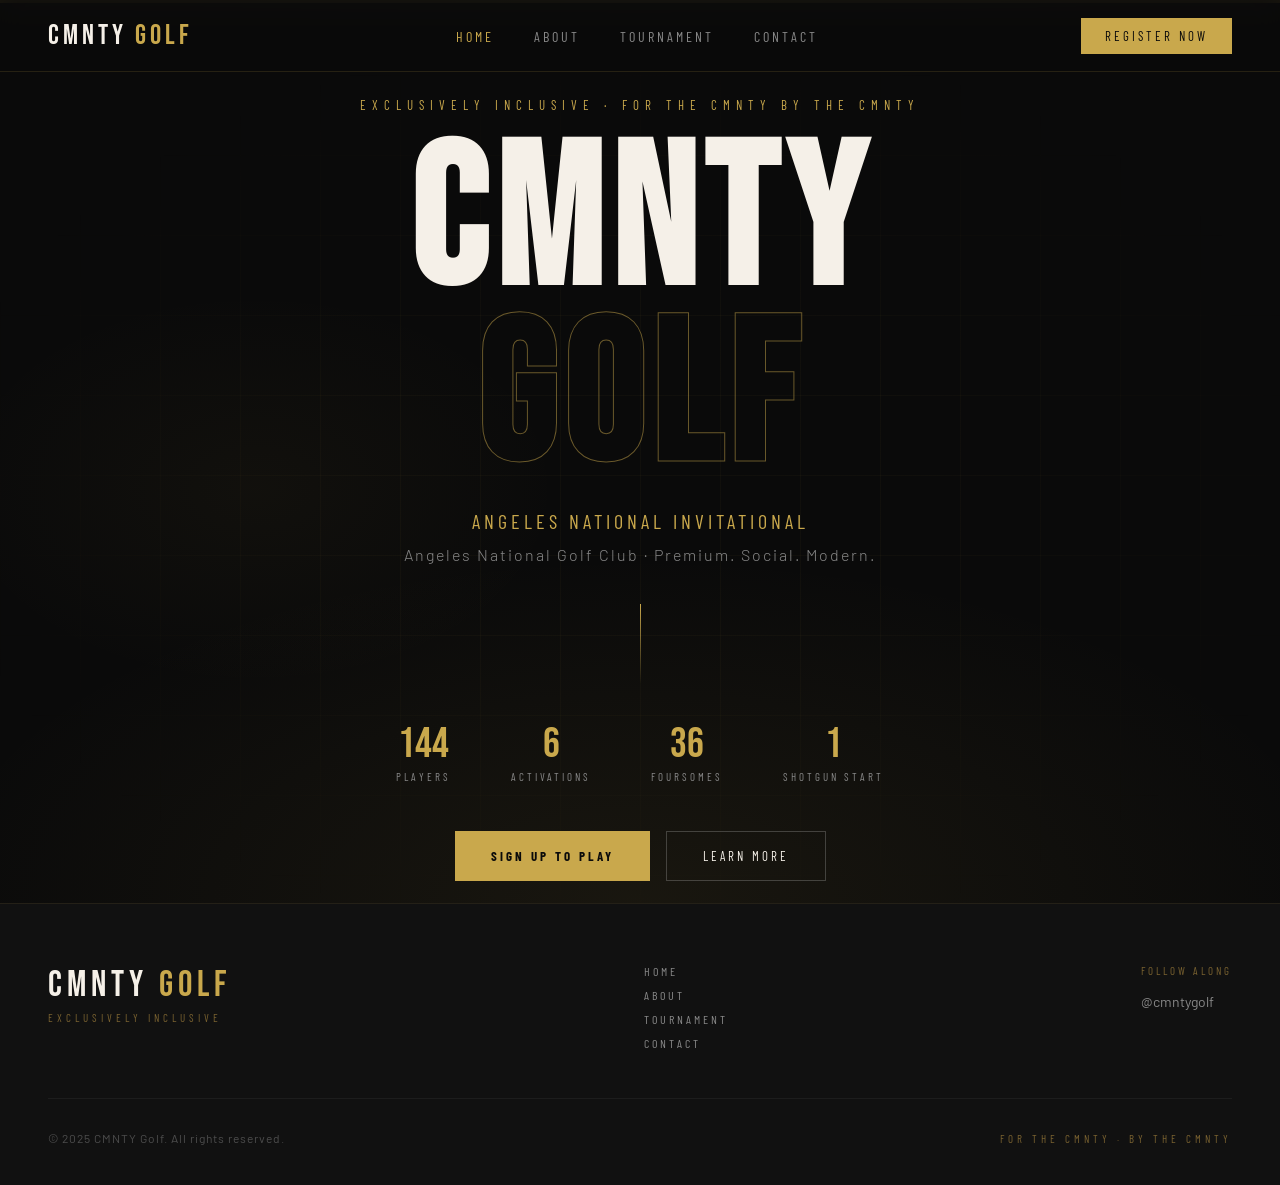
==== commit 88a3bca7: "Update print statement from 'Hello' to 'Goodbye'" ====
--- a/Index.html
+++ b/Index.html
@@ -4,424 +4,225 @@
 <meta charset="UTF-8">
 <meta name="viewport" content="width=device-width, initial-scale=1.0">
 <title>CMNTY Golf</title>
-<link href="https://fonts.googleapis.com/css2?family=Bebas+Neue&family=DM+Sans:ital,wght@0,300;0,400;0,500;1,300&display=swap" rel="stylesheet">
+<link href="https://fonts.googleapis.com/css2?family=Bebas+Neue&family=Barlow:ital,wght@0,300;0,400;0,600;0,700;1,300&family=Barlow+Condensed:wght@400;600;700&display=swap" rel="stylesheet">
 <style>
-  *, *::before, *::after { margin: 0; padding: 0; box-sizing: border-box; }
-
   :root {
-    --black: #0a0a0a;
-    --gold: #C9A227;
-    --gold-light: #E8C14A;
-    --white: #f5f3ee;
-    --gray: #1a1a1a;
-    --text-muted: #888;
-  }
+    --gold: #C9A84C;
+    --gold-light: #E8C96A;
+    --gold-dim: #7A6230;
+    --black: #0A0A0A;
+    --dark: #111111;
+    --dark2: #1A1A1A;
+    --white: #F5F0E8;
+    --gray: #888;
+  }
+
+  * { margin: 0; padding: 0; box-sizing: border-box; }
 
   html { scroll-behavior: smooth; }
 
   body {
+    font-family: 'Barlow', sans-serif;
     background: var(--black);
     color: var(--white);
-    font-family: 'DM Sans', sans-serif;
-    font-weight: 300;
     overflow-x: hidden;
   }
-
-  /* SCROLLBAR */
-  ::-webkit-scrollbar { width: 3px; }
-  ::-webkit-scrollbar-track { background: var(--black); }
-  ::-webkit-scrollbar-thumb { background: var(--gold); }
 
   /* NAV */
   nav {
-    position: fixed; top: 0; left: 0; right: 0; z-index: 100;
-    display: flex; align-items: center; justify-content: space-between;
-    padding: 24px 48px;
-    background: linear-gradient(to bottom, rgba(10,10,10,0.95), transparent);
+    position: fixed;
+    top: 0; left: 0; right: 0;
+    z-index: 1000;
+    display: flex;
+    align-items: center;
+    justify-content: space-between;
+    padding: 0 48px;
+    height: 72px;
+    background: rgba(10,10,10,0.92);
+    backdrop-filter: blur(12px);
+    border-bottom: 1px solid rgba(201,168,76,0.15);
   }
 
   .nav-logo {
     font-family: 'Bebas Neue', sans-serif;
-    font-size: 22px;
+    font-size: 28px;
     letter-spacing: 4px;
     color: var(--white);
+    cursor: pointer;
+  }
+
+  .nav-logo span { color: var(--gold); }
+
+  .nav-links {
+    display: flex;
+    gap: 40px;
+    list-style: none;
+  }
+
+  .nav-links a {
+    font-family: 'Barlow Condensed', sans-serif;
+    font-size: 14px;
+    letter-spacing: 3px;
+    text-transform: uppercase;
+    color: var(--gray);
     text-decoration: none;
-  }
-
-  .nav-logo span { color: var(--gold); }
-
-  nav ul {
-    display: flex; gap: 40px; list-style: none;
-  }
-
-  nav ul a {
-    text-decoration: none; color: var(--white);
-    font-size: 12px; letter-spacing: 2px; text-transform: uppercase;
-    opacity: 0.7; transition: opacity 0.3s, color 0.3s;
-  }
-
-  nav ul a:hover { opacity: 1; color: var(--gold); }
+    transition: color 0.3s;
+    cursor: pointer;
+  }
+
+  .nav-links a:hover,
+  .nav-links a.active { color: var(--gold); }
 
   .nav-cta {
-    background: var(--gold); color: var(--black) !important;
-    padding: 10px 24px; opacity: 1 !important;
-    font-weight: 500;
-  }
-
-  .nav-cta:hover { background: var(--gold-light) !important; }
-
-  /* HERO */
+    font-family: 'Barlow Condensed', sans-serif;
+    font-size: 13px;
+    letter-spacing: 3px;
+    text-transform: uppercase;
+    color: var(--black);
+    background: var(--gold);
+    border: none;
+    padding: 10px 24px;
+    cursor: pointer;
+    transition: background 0.3s;
+  }
+
+  .nav-cta:hover { background: var(--gold-light); }
+
+  /* PAGES */
+  .page { display: none; padding-top: 72px; }
+  .page.active { display: block; }
+
+  /* ===== HOME / HERO ===== */
   .hero {
-    min-height: 100vh;
-    display: flex; flex-direction: column;
-    justify-content: flex-end;
-    padding: 0 48px 80px;
     position: relative;
+    height: calc(100vh - 72px);
+    min-height: 600px;
+    display: flex;
+    flex-direction: column;
+    align-items: center;
+    justify-content: center;
     overflow: hidden;
+    background: var(--black);
   }
 
   .hero-bg {
-    position: absolute; inset: 0;
+    position: absolute;
+    inset: 0;
     background: 
-      linear-gradient(to top, var(--black) 20%, transparent 60%),
-      linear-gradient(135deg, rgba(201,162,39,0.08) 0%, transparent 50%),
-      url('https://images.unsplash.com/photo-1535131749006-b7f58c99034b?w=1800&q=80') center/cover no-repeat;
-  }
-
-  .hero-tag {
-    font-size: 11px; letter-spacing: 4px; text-transform: uppercase;
-    color: var(--gold); margin-bottom: 20px;
-    opacity: 0; animation: fadeUp 0.8s 0.3s forwards;
-  }
-
-  .hero h1 {
+      radial-gradient(ellipse 80% 60% at 50% 100%, rgba(201,168,76,0.08) 0%, transparent 70%),
+      radial-gradient(ellipse 40% 40% at 20% 50%, rgba(201,168,76,0.04) 0%, transparent 60%);
+  }
+
+  .hero-grid {
+    position: absolute;
+    inset: 0;
+    background-image: 
+      linear-gradient(rgba(201,168,76,0.04) 1px, transparent 1px),
+      linear-gradient(90deg, rgba(201,168,76,0.04) 1px, transparent 1px);
+    background-size: 80px 80px;
+    mask-image: radial-gradient(ellipse at 50% 50%, black 30%, transparent 80%);
+  }
+
+  .hero-eyebrow {
+    font-family: 'Barlow Condensed', sans-serif;
+    font-size: 13px;
+    letter-spacing: 6px;
+    text-transform: uppercase;
+    color: var(--gold);
+    margin-bottom: 24px;
+    animation: fadeUp 0.8s ease both;
+  }
+
+  .hero-title {
     font-family: 'Bebas Neue', sans-serif;
-    font-size: clamp(72px, 12vw, 160px);
-    line-height: 0.9;
+    font-size: clamp(80px, 16vw, 200px);
+    line-height: 0.88;
+    text-align: center;
+    letter-spacing: 8px;
+    color: var(--white);
+    animation: fadeUp 0.8s ease 0.1s both;
+    position: relative;
+  }
+
+  .hero-title .golf-word {
+    color: transparent;
+    -webkit-text-stroke: 1px rgba(201,168,76,0.5);
+  }
+
+  .hero-subtitle {
+    font-family: 'Barlow Condensed', sans-serif;
+    font-size: 20px;
     letter-spacing: 4px;
-    position: relative;
-    opacity: 0; animation: fadeUp 0.8s 0.5s forwards;
-  }
-
-  .hero h1 em {
-    font-style: normal;
-    -webkit-text-stroke: 1px var(--gold);
-    color: transparent;
-  }
-
-  .hero-sub {
-    margin-top: 28px;
-    font-size: 15px; font-weight: 300; line-height: 1.7;
-    max-width: 480px; color: rgba(245,243,238,0.65);
-    opacity: 0; animation: fadeUp 0.8s 0.7s forwards;
+    text-transform: uppercase;
+    color: var(--gold);
+    margin-top: 20px;
+    animation: fadeUp 0.8s ease 0.2s both;
+  }
+
+  .hero-tagline {
+    font-family: 'Barlow', sans-serif;
+    font-weight: 300;
+    font-size: 16px;
+    letter-spacing: 2px;
+    color: var(--gray);
+    margin-top: 12px;
+    animation: fadeUp 0.8s ease 0.3s both;
+  }
+
+  .hero-divider {
+    width: 1px;
+    height: 80px;
+    background: linear-gradient(to bottom, var(--gold), transparent);
+    margin: 40px auto 0;
+    animation: fadeUp 0.8s ease 0.4s both;
   }
 
   .hero-stats {
-    display: flex; gap: 48px; margin-top: 48px;
-    opacity: 0; animation: fadeUp 0.8s 0.9s forwards;
+    display: flex;
+    gap: 60px;
+    margin-top: 40px;
+    animation: fadeUp 0.8s ease 0.5s both;
+  }
+
+  .stat {
+    text-align: center;
   }
 
   .stat-num {
     font-family: 'Bebas Neue', sans-serif;
-    font-size: 40px; color: var(--gold); line-height: 1;
+    font-size: 42px;
+    color: var(--gold);
+    line-height: 1;
   }
 
   .stat-label {
-    font-size: 11px; letter-spacing: 2px; text-transform: uppercase;
-    color: var(--text-muted); margin-top: 4px;
-  }
-
-  .hero-scroll {
-    position: absolute; bottom: 40px; right: 48px;
-    display: flex; flex-direction: column; align-items: center; gap: 8px;
-    font-size: 10px; letter-spacing: 3px; text-transform: uppercase;
-    color: var(--text-muted);
-    opacity: 0; animation: fadeUp 0.8s 1.2s forwards;
-  }
-
-  .hero-scroll::after {
-    content: ''; width: 1px; height: 60px;
-    background: linear-gradient(to bottom, var(--gold), transparent);
-    animation: scrollLine 2s ease-in-out infinite;
-  }
-
-  @keyframes scrollLine {
-    0%, 100% { transform: scaleY(0); transform-origin: top; }
-    50% { transform: scaleY(1); }
-  }
-
-  /* SECTIONS */
-  section { padding: 120px 48px; }
-
-  .section-label {
-    font-size: 11px; letter-spacing: 4px; text-transform: uppercase;
-    color: var(--gold); margin-bottom: 16px;
-  }
-
-  .section-title {
-    font-family: 'Bebas Neue', sans-serif;
-    font-size: clamp(40px, 6vw, 72px);
-    line-height: 1; letter-spacing: 2px;
-  }
-
-  /* DIVIDER */
-  .gold-line {
-    width: 64px; height: 2px;
-    background: var(--gold); margin: 32px 0;
-  }
-
-  /* ABOUT */
-  .about-grid {
-    display: grid; grid-template-columns: 1fr 1fr;
-    gap: 80px; align-items: center; margin-top: 64px;
-  }
-
-  .about-text p {
-    font-size: 17px; line-height: 1.8; color: rgba(245,243,238,0.7);
-    margin-bottom: 20px;
-  }
-
-  .about-text .pullquote {
-    font-family: 'Bebas Neue', sans-serif;
-    font-size: 28px; color: var(--gold); letter-spacing: 1px;
-    line-height: 1.2; margin: 32px 0;
-  }
-
-  .pillars {
-    display: grid; grid-template-columns: 1fr 1fr; gap: 2px;
-  }
-
-  .pillar {
-    background: var(--gray); padding: 32px 28px;
-    border-top: 2px solid transparent;
-    transition: border-color 0.3s;
-    cursor: default;
-  }
-
-  .pillar:hover { border-color: var(--gold); }
-
-  .pillar-icon {
-    font-size: 28px; margin-bottom: 12px;
-  }
-
-  .pillar h4 {
-    font-family: 'Bebas Neue', sans-serif;
-    font-size: 20px; letter-spacing: 2px; color: var(--white);
-    margin-bottom: 8px;
-  }
-
-  .pillar p {
-    font-size: 13px; color: var(--text-muted); line-height: 1.6;
-  }
-
-  /* FORMAT */
-  .format-section { background: var(--gray); }
-
-  .format-steps {
-    display: flex; gap: 0; margin-top: 64px; position: relative;
-  }
-
-  .format-steps::before {
-    content: ''; position: absolute;
-    top: 30px; left: 30px; right: 30px; height: 1px;
-    background: linear-gradient(to right, var(--gold), transparent);
-  }
-
-  .step {
-    flex: 1; text-align: center; padding: 0 20px;
-    position: relative;
-  }
-
-  .step-num {
-    width: 60px; height: 60px;
-    border: 1px solid var(--gold);
-    border-radius: 50%;
-    display: flex; align-items: center; justify-content: center;
-    margin: 0 auto 24px;
-    font-family: 'Bebas Neue', sans-serif;
-    font-size: 22px; color: var(--gold);
-    background: var(--gray);
-    position: relative; z-index: 1;
-  }
-
-  .step h4 {
-    font-family: 'Bebas Neue', sans-serif;
-    font-size: 18px; letter-spacing: 2px;
-    color: var(--white); margin-bottom: 8px;
-  }
-
-  .step p {
-    font-size: 12px; color: var(--text-muted); line-height: 1.6;
-  }
-
-  /* SPONSORSHIP */
-  .tiers-grid {
-    display: grid; grid-template-columns: repeat(4, 1fr);
-    gap: 2px; margin-top: 64px;
-  }
-
-  .tier {
-    padding: 40px 28px; position: relative; overflow: hidden;
-    cursor: default; transition: transform 0.3s;
-  }
-
-  .tier:hover { transform: translateY(-4px); }
-
-  .tier-presenting { background: #111; border-top: 3px solid var(--gold); }
-  .tier-activation { background: #181400; border-top: 3px solid var(--gold-light); }
-  .tier-beverage { background: #0f0f0f; border-top: 3px solid #888; }
-  .tier-merch { background: #111; border-top: 3px solid #555; }
-
-  .tier-badge {
-    font-size: 10px; letter-spacing: 3px; text-transform: uppercase;
-    margin-bottom: 16px;
-  }
-
-  .tier-presenting .tier-badge { color: var(--gold); }
-  .tier-activation .tier-badge { color: var(--gold-light); }
-  .tier-beverage .tier-badge { color: #aaa; }
-  .tier-merch .tier-badge { color: #777; }
-
-  .tier h3 {
-    font-family: 'Bebas Neue', sans-serif;
-    font-size: 30px; letter-spacing: 2px;
-    line-height: 1; margin-bottom: 8px;
-  }
-
-  .tier-price {
-    font-size: 13px; color: var(--gold);
-    margin-bottom: 24px; font-weight: 500;
-  }
-
-  .tier-features {
-    list-style: none;
-  }
-
-  .tier-features li {
-    font-size: 12px; color: rgba(245,243,238,0.55);
-    padding: 8px 0; border-bottom: 1px solid rgba(255,255,255,0.05);
-    line-height: 1.4;
-  }
-
-  .tier-features li::before {
-    content: '—'; color: var(--gold); margin-right: 8px;
-  }
-
-  .tier-avail {
-    margin-top: 24px;
-    font-size: 11px; letter-spacing: 2px; text-transform: uppercase;
-    color: var(--text-muted);
-  }
-
-  /* AUDIENCE */
-  .audience-section {
-    display: grid; grid-template-columns: 1fr 1fr;
-    gap: 80px; align-items: center;
-  }
-
-  .audience-visual {
-    position: relative;
-  }
-
-  .audience-visual img {
-    width: 100%; aspect-ratio: 4/5;
-    object-fit: cover; filter: grayscale(30%);
-  }
-
-  .audience-visual::after {
-    content: '';
-    position: absolute; inset: 0;
-    border: 1px solid rgba(201,162,39,0.3);
-    transform: translate(12px, 12px);
-    pointer-events: none;
-  }
-
-  .audience-list {
-    list-style: none; margin-top: 40px;
-  }
-
-  .audience-list li {
-    display: flex; align-items: center; gap: 16px;
-    padding: 18px 0; border-bottom: 1px solid rgba(255,255,255,0.06);
-    font-size: 15px; color: rgba(245,243,238,0.75);
-  }
-
-  .audience-list li::before {
-    content: ''; width: 6px; height: 6px; border-radius: 50%;
-    background: var(--gold); flex-shrink: 0;
-  }
-
-  /* WHY */
-  .why-section { background: var(--gray); }
-
-  .why-grid {
-    display: grid; grid-template-columns: repeat(2, 1fr);
-    gap: 2px; margin-top: 64px;
-  }
-
-  .why-card {
-    background: var(--black); padding: 48px 40px;
-    position: relative; overflow: hidden;
-  }
-
-  .why-card::before {
-    content: attr(data-num);
-    font-family: 'Bebas Neue', sans-serif;
-    font-size: 120px; color: rgba(201,162,39,0.04);
-    position: absolute; top: -20px; right: 20px;
-    line-height: 1;
-  }
-
-  .why-card h4 {
-    font-family: 'Bebas Neue', sans-serif;
-    font-size: 26px; letter-spacing: 2px;
-    color: var(--white); margin-bottom: 12px;
-  }
-
-  .why-card p {
-    font-size: 14px; color: var(--text-muted); line-height: 1.7;
-  }
-
-  /* CONTACT */
-  .contact-inner {
-    max-width: 680px; margin: 0 auto; text-align: center;
-  }
-
-  .contact-inner .section-label { justify-content: center; display: flex; }
-  .contact-inner .section-title { margin-bottom: 20px; }
-
-  .contact-inner p {
-    font-size: 16px; color: rgba(245,243,238,0.6);
-    line-height: 1.7; margin-bottom: 48px;
-  }
-
-  .contact-form {
-    display: flex; flex-direction: column; gap: 16px;
-  }
-
-  .form-row { display: grid; grid-template-columns: 1fr 1fr; gap: 16px; }
-
-  input, textarea, select {
-    background: var(--gray); border: 1px solid rgba(255,255,255,0.08);
-    color: var(--white); padding: 16px 20px;
-    font-family: 'DM Sans', sans-serif; font-size: 14px;
-    outline: none; transition: border-color 0.3s;
-    width: 100%;
-  }
-
-  input::placeholder, textarea::placeholder { color: var(--text-muted); }
-  input:focus, textarea:focus, select:focus { border-color: var(--gold); }
-  textarea { resize: none; height: 120px; }
-
-  select option { background: var(--gray); }
+    font-family: 'Barlow Condensed', sans-serif;
+    font-size: 11px;
+    letter-spacing: 3px;
+    text-transform: uppercase;
+    color: var(--gray);
+    margin-top: 4px;
+  }
+
+  .hero-actions {
+    display: flex;
+    gap: 16px;
+    margin-top: 48px;
+    animation: fadeUp 0.8s ease 0.6s both;
+  }
 
   .btn-primary {
-    background: var(--gold); color: var(--black);
-    padding: 18px 48px; border: none; cursor: pointer;
-    font-family: 'Bebas Neue', sans-serif;
-    font-size: 18px; letter-spacing: 3px;
-    transition: background 0.3s, transform 0.2s;
-    display: inline-block; text-decoration: none;
+    font-family: 'Barlow Condensed', sans-serif;
+    font-size: 13px;
+    letter-spacing: 3px;
+    text-transform: uppercase;
+    background: var(--gold);
+    color: var(--black);
+    border: none;
+    padding: 16px 36px;
+    cursor: pointer;
+    transition: all 0.3s;
+    font-weight: 700;
   }
 
   .btn-primary:hover {
@@ -429,944 +230,1424 @@
     transform: translateY(-2px);
   }
 
+  .btn-outline {
+    font-family: 'Barlow Condensed', sans-serif;
+    font-size: 13px;
+    letter-spacing: 3px;
+    text-transform: uppercase;
+    background: transparent;
+    color: var(--white);
+    border: 1px solid rgba(255,255,255,0.2);
+    padding: 16px 36px;
+    cursor: pointer;
+    transition: all 0.3s;
+  }
+
+  .btn-outline:hover {
+    border-color: var(--gold);
+    color: var(--gold);
+    transform: translateY(-2px);
+  }
+
+  /* ===== ABOUT PAGE ===== */
+  .section {
+    padding: 100px 48px;
+    max-width: 1200px;
+    margin: 0 auto;
+  }
+
+  .section-full {
+    padding: 100px 0;
+  }
+
+  .label {
+    font-family: 'Barlow Condensed', sans-serif;
+    font-size: 11px;
+    letter-spacing: 5px;
+    text-transform: uppercase;
+    color: var(--gold);
+    margin-bottom: 16px;
+  }
+
+  .section-title {
+    font-family: 'Bebas Neue', sans-serif;
+    font-size: clamp(48px, 7vw, 96px);
+    line-height: 0.92;
+    letter-spacing: 3px;
+    color: var(--white);
+    margin-bottom: 32px;
+  }
+
+  .section-body {
+    font-size: 17px;
+    line-height: 1.8;
+    color: rgba(245,240,232,0.7);
+    font-weight: 300;
+    max-width: 680px;
+  }
+
+  /* What This Is */
+  .about-hero {
+    background: var(--dark);
+    padding: 120px 48px;
+    position: relative;
+    overflow: hidden;
+  }
+
+  .about-hero::before {
+    content: 'CMNTY';
+    position: absolute;
+    right: -20px;
+    top: 50%;
+    transform: translateY(-50%);
+    font-family: 'Bebas Neue', sans-serif;
+    font-size: 280px;
+    color: transparent;
+    -webkit-text-stroke: 1px rgba(201,168,76,0.06);
+    line-height: 1;
+    pointer-events: none;
+  }
+
+  .about-hero-inner {
+    max-width: 1200px;
+    margin: 0 auto;
+    display: grid;
+    grid-template-columns: 1fr 1fr;
+    gap: 80px;
+    align-items: center;
+  }
+
+  .gold-line {
+    width: 60px;
+    height: 2px;
+    background: var(--gold);
+    margin-bottom: 32px;
+  }
+
+  /* Pillars */
+  .pillars {
+    background: var(--black);
+    padding: 100px 48px;
+  }
+
+  .pillars-inner {
+    max-width: 1200px;
+    margin: 0 auto;
+  }
+
+  .pillars-grid {
+    display: grid;
+    grid-template-columns: repeat(4, 1fr);
+    gap: 2px;
+    margin-top: 60px;
+  }
+
+  .pillar {
+    background: var(--dark2);
+    padding: 48px 32px;
+    position: relative;
+    overflow: hidden;
+    transition: background 0.3s;
+  }
+
+  .pillar:hover { background: #1e1e1e; }
+
+  .pillar::before {
+    content: '';
+    position: absolute;
+    bottom: 0; left: 0;
+    width: 100%;
+    height: 2px;
+    background: var(--gold);
+    transform: scaleX(0);
+    transition: transform 0.4s ease;
+    transform-origin: left;
+  }
+
+  .pillar:hover::before { transform: scaleX(1); }
+
+  .pillar-num {
+    font-family: 'Bebas Neue', sans-serif;
+    font-size: 64px;
+    color: rgba(201,168,76,0.1);
+    line-height: 1;
+    margin-bottom: 16px;
+  }
+
+  .pillar-title {
+    font-family: 'Barlow Condensed', sans-serif;
+    font-size: 18px;
+    font-weight: 700;
+    letter-spacing: 2px;
+    text-transform: uppercase;
+    color: var(--white);
+    margin-bottom: 12px;
+  }
+
+  .pillar-desc {
+    font-size: 14px;
+    line-height: 1.7;
+    color: var(--gray);
+    font-weight: 300;
+  }
+
+  /* Audience */
+  .audience {
+    background: var(--dark);
+    padding: 100px 48px;
+  }
+
+  .audience-inner {
+    max-width: 1200px;
+    margin: 0 auto;
+    display: grid;
+    grid-template-columns: 1fr 1fr;
+    gap: 80px;
+    align-items: start;
+  }
+
+  .audience-list {
+    list-style: none;
+    margin-top: 32px;
+  }
+
+  .audience-list li {
+    display: flex;
+    align-items: center;
+    gap: 16px;
+    padding: 16px 0;
+    border-bottom: 1px solid rgba(255,255,255,0.05);
+    font-size: 16px;
+    color: rgba(245,240,232,0.8);
+  }
+
+  .audience-list li::before {
+    content: '';
+    width: 6px;
+    height: 6px;
+    background: var(--gold);
+    flex-shrink: 0;
+  }
+
+  .audience-big-stat {
+    text-align: center;
+    padding: 60px 40px;
+    border: 1px solid rgba(201,168,76,0.15);
+    position: sticky;
+    top: 100px;
+  }
+
+  .big-num {
+    font-family: 'Bebas Neue', sans-serif;
+    font-size: 120px;
+    color: var(--gold);
+    line-height: 1;
+  }
+
+  .big-label {
+    font-family: 'Barlow Condensed', sans-serif;
+    font-size: 13px;
+    letter-spacing: 4px;
+    text-transform: uppercase;
+    color: var(--gray);
+    margin-top: 8px;
+  }
+
+  .big-desc {
+    font-size: 15px;
+    color: rgba(245,240,232,0.5);
+    margin-top: 16px;
+    line-height: 1.6;
+    font-weight: 300;
+  }
+
+  /* Event Format */
+  .format {
+    background: var(--black);
+    padding: 100px 48px;
+  }
+
+  .format-inner {
+    max-width: 1200px;
+    margin: 0 auto;
+  }
+
+  .format-steps {
+    display: flex;
+    gap: 0;
+    margin-top: 60px;
+    position: relative;
+  }
+
+  .format-steps::before {
+    content: '';
+    position: absolute;
+    top: 40px;
+    left: 40px;
+    right: 40px;
+    height: 1px;
+    background: linear-gradient(to right, var(--gold), rgba(201,168,76,0.2));
+  }
+
+  .format-step {
+    flex: 1;
+    padding: 0 20px;
+    text-align: center;
+  }
+
+  .step-icon {
+    width: 80px;
+    height: 80px;
+    border: 1px solid var(--gold);
+    display: flex;
+    align-items: center;
+    justify-content: center;
+    margin: 0 auto 24px;
+    background: var(--black);
+    position: relative;
+    z-index: 1;
+    font-family: 'Bebas Neue', sans-serif;
+    font-size: 28px;
+    color: var(--gold);
+  }
+
+  .step-title {
+    font-family: 'Barlow Condensed', sans-serif;
+    font-size: 14px;
+    font-weight: 700;
+    letter-spacing: 2px;
+    text-transform: uppercase;
+    color: var(--white);
+    margin-bottom: 8px;
+  }
+
+  .step-desc {
+    font-size: 13px;
+    color: var(--gray);
+    line-height: 1.5;
+  }
+
+  /* ===== TOURNAMENT PAGE ===== */
+  .tournament-hero {
+    background: var(--dark);
+    padding: 100px 48px 80px;
+    text-align: center;
+    position: relative;
+    overflow: hidden;
+  }
+
+  .tournament-hero::after {
+    content: '';
+    position: absolute;
+    bottom: 0; left: 50%;
+    transform: translateX(-50%);
+    width: 200px;
+    height: 1px;
+    background: linear-gradient(to right, transparent, var(--gold), transparent);
+  }
+
+  .event-badge {
+    display: inline-block;
+    font-family: 'Barlow Condensed', sans-serif;
+    font-size: 11px;
+    letter-spacing: 4px;
+    text-transform: uppercase;
+    color: var(--black);
+    background: var(--gold);
+    padding: 6px 20px;
+    margin-bottom: 32px;
+  }
+
+  /* Signup Form */
+  .signup-section {
+    background: var(--black);
+    padding: 100px 48px;
+  }
+
+  .signup-inner {
+    max-width: 1200px;
+    margin: 0 auto;
+    display: grid;
+    grid-template-columns: 1fr 1.2fr;
+    gap: 80px;
+  }
+
+  .form-container {
+    background: var(--dark2);
+    padding: 48px;
+    border-top: 2px solid var(--gold);
+  }
+
+  .form-title {
+    font-family: 'Bebas Neue', sans-serif;
+    font-size: 36px;
+    letter-spacing: 3px;
+    color: var(--white);
+    margin-bottom: 32px;
+  }
+
+  .form-group {
+    margin-bottom: 20px;
+  }
+
+  .form-group label {
+    display: block;
+    font-family: 'Barlow Condensed', sans-serif;
+    font-size: 11px;
+    letter-spacing: 3px;
+    text-transform: uppercase;
+    color: var(--gold);
+    margin-bottom: 8px;
+  }
+
+  .form-group input,
+  .form-group select,
+  .form-group textarea {
+    width: 100%;
+    background: rgba(255,255,255,0.04);
+    border: 1px solid rgba(255,255,255,0.08);
+    color: var(--white);
+    padding: 14px 16px;
+    font-family: 'Barlow', sans-serif;
+    font-size: 15px;
+    outline: none;
+    transition: border-color 0.3s;
+    appearance: none;
+  }
+
+  .form-group input:focus,
+  .form-group select:focus,
+  .form-group textarea:focus {
+    border-color: var(--gold);
+  }
+
+  .form-group select option {
+    background: var(--dark2);
+    color: var(--white);
+  }
+
+  .form-row {
+    display: grid;
+    grid-template-columns: 1fr 1fr;
+    gap: 16px;
+  }
+
+  .form-submit {
+    width: 100%;
+    font-family: 'Barlow Condensed', sans-serif;
+    font-size: 14px;
+    letter-spacing: 4px;
+    text-transform: uppercase;
+    background: var(--gold);
+    color: var(--black);
+    border: none;
+    padding: 18px;
+    cursor: pointer;
+    font-weight: 700;
+    margin-top: 8px;
+    transition: background 0.3s;
+  }
+
+  .form-submit:hover { background: var(--gold-light); }
+
+  /* Sponsorship Tiers */
+  .tiers-section {
+    background: var(--dark);
+    padding: 100px 48px;
+  }
+
+  .tiers-inner {
+    max-width: 1200px;
+    margin: 0 auto;
+  }
+
+  .tiers-grid {
+    display: grid;
+    grid-template-columns: repeat(4, 1fr);
+    gap: 2px;
+    margin-top: 60px;
+  }
+
+  .tier-card {
+    background: var(--dark2);
+    padding: 40px 28px;
+    position: relative;
+    transition: transform 0.3s;
+  }
+
+  .tier-card:hover { transform: translateY(-4px); }
+
+  .tier-card.featured {
+    background: var(--black);
+    border-top: 2px solid var(--gold);
+  }
+
+  .tier-badge {
+    font-family: 'Barlow Condensed', sans-serif;
+    font-size: 10px;
+    letter-spacing: 3px;
+    text-transform: uppercase;
+    color: var(--black);
+    background: var(--gold);
+    padding: 4px 12px;
+    display: inline-block;
+    margin-bottom: 20px;
+  }
+
+  .tier-name {
+    font-family: 'Bebas Neue', sans-serif;
+    font-size: 32px;
+    letter-spacing: 2px;
+    color: var(--white);
+    margin-bottom: 4px;
+  }
+
+  .tier-avail {
+    font-size: 12px;
+    color: var(--gold-dim);
+    letter-spacing: 1px;
+    margin-bottom: 20px;
+  }
+
+  .tier-price {
+    font-family: 'Bebas Neue', sans-serif;
+    font-size: 48px;
+    color: var(--gold);
+    line-height: 1;
+    margin-bottom: 8px;
+  }
+
+  .tier-price-sub {
+    font-size: 12px;
+    color: var(--gray);
+    margin-bottom: 28px;
+  }
+
+  .tier-features {
+    list-style: none;
+    margin-bottom: 32px;
+  }
+
+  .tier-features li {
+    font-size: 13px;
+    color: rgba(245,240,232,0.7);
+    padding: 8px 0;
+    border-bottom: 1px solid rgba(255,255,255,0.04);
+    display: flex;
+    gap: 10px;
+    line-height: 1.4;
+  }
+
+  .tier-features li::before {
+    content: '→';
+    color: var(--gold);
+    flex-shrink: 0;
+    font-size: 12px;
+    margin-top: 1px;
+  }
+
+  .tier-btn {
+    width: 100%;
+    font-family: 'Barlow Condensed', sans-serif;
+    font-size: 12px;
+    letter-spacing: 3px;
+    text-transform: uppercase;
+    background: transparent;
+    color: var(--gold);
+    border: 1px solid var(--gold-dim);
+    padding: 12px;
+    cursor: pointer;
+    transition: all 0.3s;
+  }
+
+  .tier-btn:hover,
+  .tier-card.featured .tier-btn {
+    background: var(--gold);
+    color: var(--black);
+    border-color: var(--gold);
+  }
+
+  /* Activations */
+  .activations {
+    background: var(--black);
+    padding: 100px 48px;
+  }
+
+  .activations-inner {
+    max-width: 1200px;
+    margin: 0 auto;
+  }
+
+  .act-grid {
+    display: grid;
+    grid-template-columns: repeat(3, 1fr);
+    gap: 2px;
+    margin-top: 60px;
+  }
+
+  .act-card {
+    background: var(--dark2);
+    padding: 40px 32px;
+    border-left: 2px solid transparent;
+    transition: border-color 0.3s;
+  }
+
+  .act-card:hover { border-color: var(--gold); }
+
+  .act-num {
+    font-family: 'Bebas Neue', sans-serif;
+    font-size: 56px;
+    color: rgba(201,168,76,0.15);
+    line-height: 1;
+    margin-bottom: 12px;
+  }
+
+  .act-name {
+    font-family: 'Barlow Condensed', sans-serif;
+    font-size: 20px;
+    font-weight: 700;
+    letter-spacing: 2px;
+    text-transform: uppercase;
+    color: var(--white);
+    margin-bottom: 8px;
+  }
+
+  .act-desc {
+    font-size: 14px;
+    color: var(--gray);
+    line-height: 1.6;
+  }
+
+  /* ===== CONTACT PAGE ===== */
+  .contact-hero {
+    background: var(--dark);
+    padding: 100px 48px 80px;
+    text-align: center;
+  }
+
+  .contact-grid {
+    background: var(--black);
+    padding: 100px 48px;
+  }
+
+  .contact-inner {
+    max-width: 1200px;
+    margin: 0 auto;
+    display: grid;
+    grid-template-columns: 1fr 1.4fr;
+    gap: 80px;
+  }
+
+  .contact-info h3 {
+    font-family: 'Bebas Neue', sans-serif;
+    font-size: 28px;
+    letter-spacing: 2px;
+    color: var(--white);
+    margin-bottom: 8px;
+    margin-top: 32px;
+  }
+
+  .contact-info h3:first-child { margin-top: 0; }
+
+  .contact-info p {
+    font-size: 15px;
+    color: var(--gray);
+    line-height: 1.7;
+    font-weight: 300;
+  }
+
+  .contact-info a {
+    color: var(--gold);
+    text-decoration: none;
+  }
+
+  .contact-divider {
+    width: 40px;
+    height: 1px;
+    background: var(--gold-dim);
+    margin: 24px 0;
+  }
+
+  .contact-types {
+    display: flex;
+    flex-direction: column;
+    gap: 2px;
+    margin-top: 40px;
+  }
+
+  .contact-type {
+    background: var(--dark2);
+    padding: 20px 24px;
+    display: flex;
+    align-items: center;
+    gap: 16px;
+    cursor: pointer;
+    transition: background 0.3s;
+    border: none;
+    text-align: left;
+    width: 100%;
+    color: inherit;
+    font-family: inherit;
+  }
+
+  .contact-type:hover { background: #1e1e1e; }
+
+  .contact-type.selected {
+    background: #1e1e1e;
+    border-left: 2px solid var(--gold);
+  }
+
+  .ct-icon {
+    width: 40px;
+    height: 40px;
+    background: rgba(201,168,76,0.1);
+    display: flex;
+    align-items: center;
+    justify-content: center;
+    font-size: 18px;
+    flex-shrink: 0;
+  }
+
+  .ct-label {
+    font-family: 'Barlow Condensed', sans-serif;
+    font-size: 14px;
+    font-weight: 700;
+    letter-spacing: 2px;
+    text-transform: uppercase;
+    color: var(--white);
+  }
+
+  .ct-sub {
+    font-size: 13px;
+    color: var(--gray);
+  }
+
+  .contact-form-wrap {
+    background: var(--dark2);
+    padding: 48px;
+    border-top: 2px solid var(--gold);
+  }
+
   /* FOOTER */
   footer {
-    border-top: 1px solid rgba(255,255,255,0.06);
-    padding: 40px 48px;
-    display: flex; justify-content: space-between; align-items: center;
-  }
-
-  .footer-logo {
+    background: var(--dark);
+    padding: 60px 48px 40px;
+    border-top: 1px solid rgba(201,168,76,0.1);
+  }
+
+  .footer-inner {
+    max-width: 1200px;
+    margin: 0 auto;
+  }
+
+  .footer-top {
+    display: flex;
+    justify-content: space-between;
+    align-items: flex-start;
+    margin-bottom: 48px;
+  }
+
+  .footer-brand {
     font-family: 'Bebas Neue', sans-serif;
-    font-size: 18px; letter-spacing: 4px;
-  }
-
-  .footer-logo span { color: var(--gold); }
-
-  footer p {
-    font-size: 12px; color: var(--text-muted); letter-spacing: 1px;
-  }
+    font-size: 36px;
+    letter-spacing: 5px;
+    color: var(--white);
+  }
+
+  .footer-brand span { color: var(--gold); }
 
   .footer-tagline {
-    font-size: 11px; letter-spacing: 3px; text-transform: uppercase;
-    color: var(--text-muted);
-  }
-
-  /* ANIMATIONS */
+    font-family: 'Barlow Condensed', sans-serif;
+    font-size: 11px;
+    letter-spacing: 4px;
+    text-transform: uppercase;
+    color: var(--gold-dim);
+    margin-top: 4px;
+  }
+
+  .footer-links {
+    display: flex;
+    flex-direction: column;
+    gap: 10px;
+  }
+
+  .footer-links a {
+    font-family: 'Barlow Condensed', sans-serif;
+    font-size: 12px;
+    letter-spacing: 3px;
+    text-transform: uppercase;
+    color: var(--gray);
+    text-decoration: none;
+    cursor: pointer;
+    transition: color 0.3s;
+  }
+
+  .footer-links a:hover { color: var(--gold); }
+
+  .footer-bottom {
+    display: flex;
+    justify-content: space-between;
+    align-items: center;
+    padding-top: 32px;
+    border-top: 1px solid rgba(255,255,255,0.05);
+  }
+
+  .footer-copy {
+    font-size: 12px;
+    color: rgba(136,136,136,0.5);
+    letter-spacing: 1px;
+  }
+
+  .footer-motto {
+    font-family: 'Barlow Condensed', sans-serif;
+    font-size: 11px;
+    letter-spacing: 4px;
+    text-transform: uppercase;
+    color: var(--gold-dim);
+  }
+
+  /* Gold bar accent */
+  .gold-bar {
+    height: 3px;
+    background: linear-gradient(to right, var(--gold), var(--gold-light), var(--gold));
+  }
+
+  /* Notification toast */
+  .toast {
+    position: fixed;
+    bottom: 32px;
+    right: 32px;
+    background: var(--gold);
+    color: var(--black);
+    font-family: 'Barlow Condensed', sans-serif;
+    font-size: 14px;
+    letter-spacing: 2px;
+    text-transform: uppercase;
+    padding: 16px 24px;
+    font-weight: 700;
+    transform: translateY(100px);
+    opacity: 0;
+    transition: all 0.4s ease;
+    z-index: 9999;
+  }
+
+  .toast.show {
+    transform: translateY(0);
+    opacity: 1;
+  }
+
+  /* Animations */
   @keyframes fadeUp {
-    from { opacity: 0; transform: translateY(30px); }
+    from { opacity: 0; transform: translateY(24px); }
     to { opacity: 1; transform: translateY(0); }
   }
 
-  .fade-in {
-    opacity: 0; transform: translateY(20px);
-    transition: opacity 0.7s ease, transform 0.7s ease;
-  }
-
-  .fade-in.visible { opacity: 1; transform: translateY(0); }
-
-  /* MOBILE */
-  @media (max-width: 900px) {
-    nav { padding: 20px 24px; }
-    nav ul { display: none; }
-    section { padding: 80px 24px; }
-    .hero { padding: 0 24px 60px; }
-    .about-grid, .audience-section { grid-template-columns: 1fr; gap: 40px; }
-    .tiers-grid { grid-template-columns: 1fr 1fr; }
+  /* Mobile */
+  @media (max-width: 768px) {
+    nav { padding: 0 24px; }
+    .nav-links { display: none; }
+    .section, .about-hero, .audience, .format, .pillars, .signup-section, .tiers-section, .activations, .contact-grid, footer { padding-left: 24px; padding-right: 24px; }
+    .about-hero-inner, .audience-inner, .signup-inner, .contact-inner { grid-template-columns: 1fr; gap: 40px; }
+    .pillars-grid, .tiers-grid { grid-template-columns: 1fr; }
+    .act-grid { grid-template-columns: 1fr; }
     .format-steps { flex-direction: column; gap: 32px; }
     .format-steps::before { display: none; }
-    .why-grid { grid-template-columns: 1fr; }
+    .hero-stats { gap: 32px; }
+    .hero-actions { flex-direction: column; align-items: center; }
     .form-row { grid-template-columns: 1fr; }
-    footer { flex-direction: column; gap: 16px; text-align: center; }
-  }
-
-  @media (max-width: 600px) {
-    .tiers-grid { grid-template-columns: 1fr; }
-    .pillars { grid-template-columns: 1fr; }
-  }
-
-  /* ── REGISTRATION SECTION ── */
-  .register-section { background: var(--gray); }
-
-  .reg-layout {
-    display: grid;
-    grid-template-columns: 1fr 300px;
-    gap: 48px;
-    margin-top: 56px;
-    align-items: start;
-  }
-
-  /* Progress Steps */
-  .reg-progress {
-    display: flex; align-items: center; gap: 0;
-    margin-bottom: 40px;
-  }
-
-  .reg-step-dot {
-    width: 32px; height: 32px; border-radius: 50%;
-    border: 1px solid rgba(255,255,255,0.15);
-    display: flex; align-items: center; justify-content: center;
-    font-family: 'Bebas Neue', sans-serif; font-size: 14px;
-    color: var(--text-muted); flex-shrink: 0;
-    transition: all 0.3s; cursor: default;
-  }
-
-  .reg-step-dot.active { border-color: var(--gold); color: var(--gold); box-shadow: 0 0 0 3px rgba(201,162,39,0.12); }
-  .reg-step-dot.done   { background: var(--gold); border-color: var(--gold); color: var(--black); }
-
-  .reg-step-line {
-    flex: 1; height: 1px;
-    background: rgba(255,255,255,0.08); margin: 0 10px;
-  }
-
-  .reg-step-name {
-    font-size: 10px; letter-spacing: 1.5px; text-transform: uppercase;
-    color: var(--text-muted); margin-top: 6px; text-align: center;
-    transition: color 0.3s;
-  }
-
-  .reg-step-name.active { color: var(--white); }
-
-  .reg-step-wrap {
-    display: flex; flex-direction: column; align-items: center;
-  }
-
-  /* Form panels */
-  .reg-panel { display: none; animation: fadeUp 0.4s ease; }
-  .reg-panel.active { display: block; }
-
-  .reg-panel-title {
-    font-family: 'Bebas Neue', sans-serif;
-    font-size: 28px; letter-spacing: 2px; margin-bottom: 6px;
-  }
-
-  .reg-panel-sub {
-    font-size: 13px; color: var(--text-muted);
-    margin-bottom: 28px; line-height: 1.6;
-  }
-
-  /* Fields */
-  .reg-grid { display: grid; grid-template-columns: 1fr 1fr; gap: 14px; }
-  .reg-full  { grid-column: 1 / -1; }
-
-  .reg-field { display: flex; flex-direction: column; gap: 7px; }
-
-  .reg-field label {
-    font-size: 10px; letter-spacing: 2px; text-transform: uppercase;
-    color: var(--text-muted);
-  }
-
-  .reg-field label .req { color: var(--gold); }
-
-  .reg-field input,
-  .reg-field select,
-  .reg-field textarea {
-    background: var(--black);
-    border: 1px solid rgba(255,255,255,0.08);
-    color: var(--white); padding: 13px 16px;
-    font-family: 'DM Sans', sans-serif; font-size: 14px;
-    outline: none; transition: border-color 0.3s; width: 100%;
-    appearance: none;
-  }
-
-  .reg-field select {
-    background-image: url("data:image/svg+xml,%3Csvg xmlns='http://www.w3.org/2000/svg' width='12' height='8' viewBox='0 0 12 8'%3E%3Cpath d='M1 1l5 5 5-5' stroke='%23888' stroke-width='1.5' fill='none'/%3E%3C/svg%3E");
-    background-repeat: no-repeat; background-position: right 14px center;
-    background-color: var(--black); padding-right: 36px; cursor: pointer;
-  }
-
-  .reg-field select option { background: #111; }
-  .reg-field input::placeholder,
-  .reg-field textarea::placeholder { color: #555; }
-  .reg-field input:focus,
-  .reg-field select:focus,
-  .reg-field textarea:focus { border-color: var(--gold); }
-  .reg-field input.err,
-  .reg-field select.err { border-color: #c0392b; }
-  .reg-field textarea { resize: none; height: 80px; }
-
-  /* Radio / Checkbox pill groups */
-  .reg-pills { display: flex; flex-wrap: wrap; gap: 8px; }
-
-  .reg-pills label {
-    display: flex; align-items: center; gap: 7px;
-    background: var(--black);
-    border: 1px solid rgba(255,255,255,0.08);
-    padding: 9px 14px; cursor: pointer;
-    font-size: 13px; color: rgba(245,243,238,0.75);
-    transition: border-color 0.2s, background 0.2s;
-    user-select: none;
-  }
-
-  .reg-pills label:hover { border-color: rgba(201,162,39,0.4); }
-  .reg-pills input { display: none; }
-  .reg-pills label:has(input:checked) {
-    border-color: var(--gold);
-    background: rgba(201,162,39,0.07);
-    color: var(--white);
-  }
-
-  /* Form nav buttons */
-  .reg-nav {
-    display: flex; justify-content: space-between; align-items: center;
-    margin-top: 32px; padding-top: 24px;
-    border-top: 1px solid rgba(255,255,255,0.06);
-  }
-
-  .reg-btn-back {
-    background: none; border: 1px solid rgba(255,255,255,0.12);
-    color: var(--text-muted); padding: 12px 24px; cursor: pointer;
-    font-family: 'Bebas Neue', sans-serif; font-size: 15px; letter-spacing: 2px;
-    transition: border-color 0.3s, color 0.3s;
-  }
-
-  .reg-btn-back:hover { border-color: var(--white); color: var(--white); }
-
-  .reg-btn-next, .reg-btn-submit {
-    background: var(--gold); color: var(--black);
-    border: none; padding: 13px 32px; cursor: pointer;
-    font-family: 'Bebas Neue', sans-serif; font-size: 17px; letter-spacing: 3px;
-    transition: background 0.3s, transform 0.2s;
-  }
-
-  .reg-btn-next:hover, .reg-btn-submit:hover {
-    background: var(--gold-light); transform: translateY(-2px);
-  }
-
-  /* Review panel */
-  .review-block {
-    background: var(--black); padding: 20px 24px;
-    margin-bottom: 2px;
-  }
-
-  .review-block-title {
-    font-family: 'Bebas Neue', sans-serif;
-    font-size: 16px; letter-spacing: 2px; color: var(--white);
-    margin-bottom: 12px;
-    display: flex; justify-content: space-between; align-items: center;
-  }
-
-  .review-edit-btn {
-    background: none; border: none; color: var(--gold);
-    font-size: 11px; letter-spacing: 2px; text-transform: uppercase;
-    cursor: pointer;
-  }
-
-  .review-row {
-    display: flex; gap: 16px;
-    padding: 7px 0; border-bottom: 1px solid rgba(255,255,255,0.04);
-    font-size: 13px;
-  }
-
-  .review-row span:first-child {
-    color: var(--text-muted); min-width: 130px; font-size: 12px;
-  }
-
-  .review-row span:last-child { color: var(--white); }
-
-  /* Sidebar info box */
-  .reg-sidebar { position: sticky; top: 100px; }
-
-  .reg-sidebar-box {
-    background: var(--black); padding: 28px 24px;
-    margin-bottom: 2px;
-  }
-
-  .reg-sidebar-box h4 {
-    font-family: 'Bebas Neue', sans-serif;
-    font-size: 16px; letter-spacing: 2px; color: var(--gold);
-    margin-bottom: 16px;
-  }
-
-  .reg-sidebar-box p {
-    font-size: 12px; color: var(--text-muted);
-    line-height: 1.7; margin-bottom: 6px;
-  }
-
-  .reg-sidebar-box p strong { color: var(--white); font-weight: 400; }
-
-  .reg-spots {
-    background: rgba(201,162,39,0.07);
-    border: 1px solid rgba(201,162,39,0.2);
-    padding: 16px 20px; margin-bottom: 2px;
-    display: flex; align-items: baseline; gap: 10px;
-  }
-
-  .reg-spots-num {
-    font-family: 'Bebas Neue', sans-serif;
-    font-size: 44px; color: var(--gold); line-height: 1;
-  }
-
-  .reg-spots-label {
-    font-size: 11px; letter-spacing: 2px; text-transform: uppercase;
-    color: var(--text-muted);
-  }
-
-  /* Success */
-  .reg-success {
-    display: none; text-align: center;
-    padding: 60px 20px; animation: fadeUp 0.5s ease;
-  }
-
-  .reg-success.show { display: block; }
-
-  .reg-success-icon {
-    font-size: 48px; margin-bottom: 20px;
-  }
-
-  .reg-success h3 {
-    font-family: 'Bebas Neue', sans-serif;
-    font-size: 44px; letter-spacing: 3px; margin-bottom: 12px;
-  }
-
-  .reg-success h3 span { color: var(--gold); }
-
-  .reg-success p {
-    font-size: 15px; color: var(--text-muted);
-    line-height: 1.7; max-width: 480px; margin: 0 auto;
-  }
-
-  @media (max-width: 900px) {
-    .reg-layout { grid-template-columns: 1fr; }
-    .reg-sidebar { display: none; }
-    .reg-grid { grid-template-columns: 1fr; }
+    .footer-top { flex-direction: column; gap: 32px; }
+    .footer-bottom { flex-direction: column; gap: 12px; text-align: center; }
   }
 </style>
 </head>
 <body>
 
+<div class="gold-bar"></div>
+
 <!-- NAV -->
 <nav>
-  <a href="#" class="nav-logo">CMNTY<span>.</span>GOLF</a>
-  <ul>
-    <li><a href="#about">About</a></li>
-    <li><a href="#format">The Experience</a></li>
-    <li><a href="#sponsorship">Partner</a></li>
-    <li><a href="#register">Register</a></li>
-    <li><a href="#contact" class="nav-cta">Get Involved</a></li>
+  <div class="nav-logo" onclick="showPage('home')">CMNTY <span>GOLF</span></div>
+  <ul class="nav-links">
+    <li><a onclick="showPage('home')" id="nav-home" class="active">Home</a></li>
+    <li><a onclick="showPage('about')" id="nav-about">About</a></li>
+    <li><a onclick="showPage('tournament')" id="nav-tournament">Tournament</a></li>
+    <li><a onclick="showPage('contact')" id="nav-contact">Contact</a></li>
   </ul>
+  <button class="nav-cta" onclick="showPage('tournament')">Register Now</button>
 </nav>
 
-<!-- HERO -->
-<section class="hero">
-  <div class="hero-bg"></div>
-  <div style="position:relative; z-index:2;">
-    <p class="hero-tag">Angeles National Invitational &nbsp;·&nbsp; Hosted by Don Merkin & Spoety</p>
-    <h1>CMNTY<br><em>GOLF</em></h1>
-    <p class="hero-sub">A high-engagement golf experience built for the people who influence culture. This is not a tournament — it's a movement. Premium. Social. Modern.</p>
+<!-- ===== HOME PAGE ===== -->
+<div id="page-home" class="page active">
+  <section class="hero">
+    <div class="hero-bg"></div>
+    <div class="hero-grid"></div>
+    <div class="hero-eyebrow">Exclusively Inclusive · For the CMNTY by the CMNTY</div>
+    <h1 class="hero-title">CMNTY<br><span class="golf-word">GOLF</span></h1>
+    <div class="hero-subtitle">Angeles National Invitational</div>
+    <div class="hero-tagline">Angeles National Golf Club · Premium. Social. Modern.</div>
+    <div class="hero-divider"></div>
     <div class="hero-stats">
-      <div>
+      <div class="stat">
         <div class="stat-num">144</div>
         <div class="stat-label">Players</div>
       </div>
-      <div>
+      <div class="stat">
         <div class="stat-num">6</div>
         <div class="stat-label">Activations</div>
       </div>
-      <div>
+      <div class="stat">
         <div class="stat-num">36</div>
         <div class="stat-label">Foursomes</div>
       </div>
+      <div class="stat">
+        <div class="stat-num">1</div>
+        <div class="stat-label">Shotgun Start</div>
+      </div>
+    </div>
+    <div class="hero-actions">
+      <button class="btn-primary" onclick="showPage('tournament')">Sign Up to Play</button>
+      <button class="btn-outline" onclick="showPage('about')">Learn More</button>
+    </div>
+  </section>
+</div>
+
+<!-- ===== ABOUT PAGE ===== -->
+<div id="page-about" class="page">
+
+  <div class="about-hero">
+    <div class="about-hero-inner">
+      <div>
+        <div class="label">What This Is</div>
+        <h2 class="section-title">NOT A<br>TRADITIONAL<br>TOURNAMENT.</h2>
+        <div class="gold-line"></div>
+        <p class="section-body">It's a high-engagement golf experience designed for people who influence culture. CMNTY Golf is for the community, by the community — where premium sport meets lifestyle, fashion, and social energy.</p>
+      </div>
+      <div style="border-left: 1px solid rgba(201,168,76,0.15); padding-left: 60px;">
+        <div class="label" style="margin-bottom: 32px;">Hosted By</div>
+        <div style="margin-bottom: 28px;">
+          <div style="font-family: 'Bebas Neue', sans-serif; font-size: 28px; letter-spacing: 2px; color: var(--white);">Don Merkin</div>
+          <div style="font-size: 14px; color: var(--gold); letter-spacing: 2px; margin-top: 4px; font-family: 'Barlow Condensed', sans-serif; text-transform: uppercase;">Co-Host</div>
+        </div>
+        <div style="margin-bottom: 40px;">
+          <div style="font-family: 'Bebas Neue', sans-serif; font-size: 28px; letter-spacing: 2px; color: var(--white);">Spoety</div>
+          <div style="font-size: 14px; color: var(--gold); letter-spacing: 2px; margin-top: 4px; font-family: 'Barlow Condensed', sans-serif; text-transform: uppercase;">Co-Host</div>
+        </div>
+        <div style="border-top: 1px solid rgba(255,255,255,0.06); padding-top: 32px;">
+          <div style="font-family: 'Barlow Condensed', sans-serif; font-size: 11px; letter-spacing: 3px; text-transform: uppercase; color: var(--gray); margin-bottom: 8px;">Venue</div>
+          <div style="font-size: 18px; color: var(--white); font-weight: 600;">Angeles National Golf Club</div>
+          <div style="font-size: 14px; color: var(--gray); margin-top: 4px;">Los Angeles, California</div>
+        </div>
+      </div>
     </div>
   </div>
-  <div class="hero-scroll">Scroll</div>
-</section>
-
-<!-- ABOUT -->
-<section id="about">
-  <div class="fade-in">
-    <p class="section-label">What This Is</p>
-    <h2 class="section-title">Exclusively<br>Inclusive</h2>
-  </div>
-  <div class="about-grid fade-in">
-    <div class="about-text">
-      <p>CMNTY Golf is not your grandfather's tournament. It's where competitive golf collides with lifestyle, music, and content culture — all wrapped in a day designed to be remembered and shared.</p>
-      <div class="pullquote">"For the CMNTY,<br>by the CMNTY."</div>
-      <p>We don't just host events — we build moments brands want to be part of. Every detail, every activation, every shot is crafted for authentic engagement and maximum cultural resonance.</p>
-    </div>
-    <div class="pillars">
-      <div class="pillar">
-        <div class="pillar-icon">🏌️</div>
-        <h4>Competitive Golf</h4>
-        <p>Shotgun start, real competition, real stakes across 36 foursomes.</p>
-      </div>
-      <div class="pillar">
-        <div class="pillar-icon">🎵</div>
-        <h4>Music Energy</h4>
-        <p>DJ-driven check-in and post-round social. Vibes from first tee to last drink.</p>
-      </div>
-      <div class="pillar">
-        <div class="pillar-icon">👕</div>
-        <h4>Lifestyle Culture</h4>
-        <p>Style-forward golfers, fashion drops, and a crowd that moves the culture.</p>
-      </div>
-      <div class="pillar">
-        <div class="pillar-icon">📸</div>
-        <h4>Content First</h4>
-        <p>Every moment is built to live beyond the day — social, video, photo.</p>
+
+  <div class="pillars">
+    <div class="pillars-inner">
+      <div class="label">The Four Pillars</div>
+      <h2 class="section-title">WHAT MAKES<br>CMNTY DIFFERENT</h2>
+      <div class="pillars-grid">
+        <div class="pillar">
+          <div class="pillar-num">01</div>
+          <div class="pillar-title">Lifestyle & Fashion Culture</div>
+          <p class="pillar-desc">Style-forward participants who set trends, not follow them. Golf as a canvas for self-expression.</p>
+        </div>
+        <div class="pillar">
+          <div class="pillar-num">02</div>
+          <div class="pillar-title">Competitive Golf</div>
+          <p class="pillar-desc">Real competition with structured activations and course-approved formats that keep the game elevated.</p>
+        </div>
+        <div class="pillar">
+          <div class="pillar-num">03</div>
+          <div class="pillar-title">Music-Forward Social Energy</div>
+          <p class="pillar-desc">DJ-driven check-in, on-course vibes, and a post-round social that extends the experience beyond the 18th hole.</p>
+        </div>
+        <div class="pillar">
+          <div class="pillar-num">04</div>
+          <div class="pillar-title">Content-First Brand Integration</div>
+          <p class="pillar-desc">Built to be captured. Every moment designed for shareable content that outlives the event itself.</p>
+        </div>
       </div>
     </div>
   </div>
-</section>
-
-<!-- FORMAT -->
-<section id="format" class="format-section">
-  <div class="fade-in">
-    <p class="section-label">Event Format</p>
-    <h2 class="section-title">How the<br>Day Flows</h2>
-    <div class="gold-line"></div>
-    <p style="color:var(--text-muted); font-size:15px;">Built for flow, engagement, and shareable moments at every turn.</p>
-  </div>
-  <div class="format-steps fade-in">
-    <div class="step">
-      <div class="step-num">01</div>
-      <h4>Shotgun Start</h4>
-      <p>36 foursomes hit all holes simultaneously. No waiting, pure energy.</p>
-    </div>
-    <div class="step">
-      <div class="step-num">02</div>
-      <h4>DJ Check-In</h4>
-      <p>The vibe starts before the first swing. Live DJ sets the tone all day.</p>
-    </div>
-    <div class="step">
-      <div class="step-num">03</div>
-      <h4>6 Activations</h4>
-      <p>Branded on-course experiences woven into the round at key moments.</p>
-    </div>
-    <div class="step">
-      <div class="step-num">04</div>
-      <h4>Premium F&B</h4>
-      <p>Curated food and beverage throughout — quality that matches the crowd.</p>
-    </div>
-    <div class="step">
-      <div class="step-num">05</div>
-      <h4>Content Capture</h4>
-      <p>Pro photo & video on every hole. Content that lives long after the day.</p>
+
+  <div class="audience">
+    <div class="audience-inner">
+      <div>
+        <div class="label">The Audience</div>
+        <h2 class="section-title">WHO<br>YOU'RE<br>REACHING</h2>
+        <ul class="audience-list">
+          <li>Ages 25–55</li>
+          <li>Style-forward golfers</li>
+          <li>Entrepreneurs, creatives, agency leaders</li>
+          <li>Strong social media presence</li>
+          <li>Brand-loyal & purchase-ready</li>
+          <li>High concentration of tastemakers and decision-makers</li>
+        </ul>
+      </div>
+      <div class="audience-big-stat">
+        <div class="big-num">144</div>
+        <div class="big-label">Players + Invited Guests</div>
+        <div style="width: 40px; height: 1px; background: var(--gold-dim); margin: 24px auto;"></div>
+        <div class="big-desc">This is earned attention, not rented space. Brands are part of the experience, not background noise.</div>
+      </div>
     </div>
   </div>
-</section>
-
-<!-- SPONSORSHIP -->
-<section id="sponsorship">
-  <div class="fade-in">
-    <p class="section-label">Partnership Opportunities</p>
-    <h2 class="section-title">Why Brands<br>Win Here</h2>
-    <div class="gold-line"></div>
-    <p style="color:var(--text-muted); max-width: 560px; font-size:15px; line-height:1.7;">This is earned attention, not rented space. Brands are woven into the experience — not slapped on a banner. Your audience engages directly, and the content lives far beyond event day.</p>
-  </div>
-  <div class="tiers-grid fade-in">
-    <div class="tier tier-presenting">
-      <p class="tier-badge">⬛ Presenting Partner</p>
-      <h3>Title Partner</h3>
-      <p class="tier-price">$25,000 – $35,000 &nbsp;·&nbsp; 1 available</p>
-      <ul class="tier-features">
-        <li>Event naming rights</li>
-        <li>Logo on all signage</li>
-        <li>Custom on-course activation</li>
-        <li>Product integration or gifting</li>
-        <li>Host mentions throughout</li>
-        <li>Content capture + recap</li>
-        <li>Right of refusal — future events</li>
-      </ul>
-      <p class="tier-avail">Top-tier cultural credibility</p>
-    </div>
-    <div class="tier tier-activation">
-      <p class="tier-badge">🟡 Activation Partner</p>
-      <h3>Own a Moment</h3>
-      <p class="tier-price">$7,500 – $12,500 &nbsp;·&nbsp; 6 available</p>
-      <ul class="tier-features">
-        <li>Naming rights to one activation</li>
-        <li>Signage + experiential integration</li>
-        <li>Direct player interaction</li>
-        <li>Product sampling or giveaway</li>
-        <li>Dedicated content capture</li>
-        <li>Post-event social tag</li>
-      </ul>
-      <p class="tier-avail">Hands-on with every group</p>
-    </div>
-    <div class="tier tier-beverage">
-      <p class="tier-badge">🥤 Beverage Partner</p>
-      <h3>Keep It Moving</h3>
-      <p class="tier-price">$10,000 – $15,000 &nbsp;·&nbsp; 2 available</p>
-      <ul class="tier-features">
-        <li>Branded bar or beverage cart</li>
-        <li>Logo at all service points</li>
-        <li>Custom drink naming</li>
-        <li>High-volume impressions</li>
-        <li>Peak-moment content capture</li>
-      </ul>
-      <p class="tier-avail">Where the vibes live all day</p>
-    </div>
-    <div class="tier tier-merch">
-      <p class="tier-badge">🎁 Merch / Gifting</p>
-      <h3>Take-Home Impact</h3>
-      <p class="tier-price">$3,500 – $7,500 &nbsp;·&nbsp; Limited spots</p>
-      <ul class="tier-features">
-        <li>Product in all player gift bags</li>
-        <li>On-site merch table placement</li>
-        <li>Brand in recap content</li>
-      </ul>
-      <p class="tier-avail">Your brand leaves with every player</p>
+
+  <div class="format">
+    <div class="format-inner">
+      <div class="label">Event Format</div>
+      <h2 class="section-title">HOW THE<br>DAY FLOWS</h2>
+      <p style="font-size: 16px; color: var(--gray); max-width: 500px; margin-bottom: 0; font-weight: 300;">Built for flow, engagement, and shareable moments.</p>
+      <div class="format-steps">
+        <div class="format-step">
+          <div class="step-icon">01</div>
+          <div class="step-title">Shotgun Start</div>
+          <div class="step-desc">36 foursomes launch simultaneously across the course</div>
+        </div>
+        <div class="format-step">
+          <div class="step-icon">02</div>
+          <div class="step-title">DJ Check-In</div>
+          <div class="step-desc">Music-driven arrival & post-round social experience</div>
+        </div>
+        <div class="format-step">
+          <div class="step-icon">03</div>
+          <div class="step-title">6 Activations</div>
+          <div class="step-desc">Branded on-course challenges and experiential moments</div>
+        </div>
+        <div class="format-step">
+          <div class="step-icon">04</div>
+          <div class="step-title">Premium F&B</div>
+          <div class="step-desc">Curated food & beverage throughout the entire day</div>
+        </div>
+        <div class="format-step">
+          <div class="step-icon">05</div>
+          <div class="step-title">Pro Content</div>
+          <div class="step-desc">Professional photo & video capture at every key moment</div>
+        </div>
+      </div>
     </div>
   </div>
-</section>
-
-<!-- AUDIENCE -->
-<section style="background: var(--gray);">
-  <div class="audience-section fade-in">
-    <div>
-      <p class="section-label">The Audience</p>
-      <h2 class="section-title">Who You're<br>Reaching</h2>
-      <div class="gold-line"></div>
-      <p style="color:var(--text-muted); font-size:15px; line-height:1.7; max-width:420px;">144 players + invited guests. A high concentration of tastemakers, decision-makers, and culture-shapers — all brand-loyal and purchase-ready.</p>
-      <ul class="audience-list">
-        <li>Ages 25 – 55</li>
-        <li>Style-forward golfers</li>
-        <li>Entrepreneurs, creatives, agency leaders</li>
-        <li>Strong social media presence</li>
-        <li>Brand-loyal & purchase-ready</li>
-      </ul>
-    </div>
-    <div class="audience-visual">
-      <img src="https://images.unsplash.com/photo-1591491653056-4e9a9c5a5b3a?w=800&q=80" alt="Golfers at event" onerror="this.style.background='#1a1a1a'; this.removeAttribute('src')">
+
+</div>
+
+<!-- ===== TOURNAMENT PAGE ===== -->
+<div id="page-tournament" class="page">
+
+  <div class="tournament-hero">
+    <div class="event-badge">Angeles National Invitational</div>
+    <h2 style="font-family: 'Bebas Neue', sans-serif; font-size: clamp(52px, 9vw, 110px); letter-spacing: 4px; line-height: 0.9; color: var(--white); margin-bottom: 24px;">REGISTER<br><span style="color: var(--gold);">TO PLAY</span></h2>
+    <p style="font-size: 17px; color: var(--gray); max-width: 540px; margin: 0 auto; font-weight: 300; line-height: 1.7;">Secure your spot at the most culturally-driven golf event in Los Angeles. Space is limited to 144 players.</p>
+  </div>
+
+  <div class="signup-section">
+    <div class="signup-inner">
+      <div>
+        <div class="label">Event Details</div>
+        <h3 style="font-family: 'Bebas Neue', sans-serif; font-size: 42px; letter-spacing: 2px; color: var(--white); margin-bottom: 32px;">ANGELES NATIONAL<br>INVITATIONAL</h3>
+        <div style="display: flex; flex-direction: column; gap: 20px;">
+          <div style="display: flex; gap: 20px; align-items: flex-start;">
+            <div style="width: 40px; height: 40px; background: rgba(201,168,76,0.1); display: flex; align-items: center; justify-content: center; font-size: 18px; flex-shrink: 0;">📍</div>
+            <div>
+              <div style="font-family: 'Barlow Condensed', sans-serif; font-size: 12px; letter-spacing: 3px; text-transform: uppercase; color: var(--gold); margin-bottom: 4px;">Venue</div>
+              <div style="font-size: 16px; color: var(--white);">Angeles National Golf Club</div>
+              <div style="font-size: 14px; color: var(--gray);">Sunland, CA</div>
+            </div>
+          </div>
+          <div style="display: flex; gap: 20px; align-items: flex-start;">
+            <div style="width: 40px; height: 40px; background: rgba(201,168,76,0.1); display: flex; align-items: center; justify-content: center; font-size: 18px; flex-shrink: 0;">⛳</div>
+            <div>
+              <div style="font-family: 'Barlow Condensed', sans-serif; font-size: 12px; letter-spacing: 3px; text-transform: uppercase; color: var(--gold); margin-bottom: 4px;">Format</div>
+              <div style="font-size: 16px; color: var(--white);">Shotgun Start · 36 Foursomes</div>
+              <div style="font-size: 14px; color: var(--gray);">144 players maximum</div>
+            </div>
+          </div>
+          <div style="display: flex; gap: 20px; align-items: flex-start;">
+            <div style="width: 40px; height: 40px; background: rgba(201,168,76,0.1); display: flex; align-items: center; justify-content: center; font-size: 18px; flex-shrink: 0;">✨</div>
+            <div>
+              <div style="font-family: 'Barlow Condensed', sans-serif; font-size: 12px; letter-spacing: 3px; text-transform: uppercase; color: var(--gold); margin-bottom: 4px;">Includes</div>
+              <div style="font-size: 15px; color: var(--white); line-height: 1.8;">6 On-Course Activations<br>Premium F&B All Day<br>DJ-Driven Social<br>Pro Photo & Video<br>Player Gift Bag</div>
+            </div>
+          </div>
+        </div>
+      </div>
+      <div class="form-container">
+        <div class="form-title">Player Registration</div>
+        <div class="form-row">
+          <div class="form-group">
+            <label>First Name</label>
+            <input id="reg-firstName" type="text" placeholder="Don">
+          </div>
+          <div class="form-group">
+            <label>Last Name</label>
+            <input id="reg-lastName" type="text" placeholder="Merkin">
+          </div>
+        </div>
+        <div class="form-group">
+          <label>Email Address</label>
+          <input id="reg-email" type="email" placeholder="you@email.com">
+        </div>
+        <div class="form-group">
+          <label>Phone Number</label>
+          <input id="reg-phone" type="tel" placeholder="+1 (000) 000-0000">
+        </div>
+        <div class="form-row">
+          <div class="form-group">
+            <label>Handicap Index</label>
+            <input id="reg-handicap" type="text" placeholder="e.g. 12.4">
+          </div>
+          <div class="form-group">
+            <label>Registration Type</label>
+            <select id="reg-type">
+              <option>Individual Player</option>
+              <option>Foursome (4 Players)</option>
+            </select>
+          </div>
+        </div>
+        <div class="form-group">
+          <label>How did you hear about us?</label>
+          <select id="reg-referral">
+            <option>Instagram</option>
+            <option>Friend / Referral</option>
+            <option>Don Merkin</option>
+            <option>Spoety</option>
+            <option>Other</option>
+          </select>
+        </div>
+        <button class="form-submit" id="reg-submit-btn" onclick="submitRegistration()">Secure My Spot →</button>
+        <div id="reg-msg" style="display:none; font-size:13px; text-align:center; margin-top:14px; line-height:1.6;"></div>
+        <p style="font-size: 12px; color: var(--gray); margin-top: 16px; text-align: center; line-height: 1.6;">By registering you confirm availability and agree to the event terms. A member of the CMNTY Golf team will follow up with payment details.</p>
+      </div>
     </div>
   </div>
-</section>
-
-<!-- REGISTER -->
-<section id="register" class="register-section">
-  <div class="fade-in">
-    <p class="section-label">Player Registration</p>
-    <h2 class="section-title">Claim Your<br><span style="-webkit-text-stroke:1px var(--gold);color:transparent;">Spot</span></h2>
-    <div class="gold-line"></div>
-    <p style="color:var(--text-muted);font-size:15px;max-width:500px;line-height:1.7;">144 spots. Shotgun start. One day you won't forget. Fill out the form below to secure your place at the Angeles National Invitational.</p>
-  </div>
-
-  <div class="reg-layout fade-in">
-
-    <!-- FORM COLUMN -->
-    <div>
-      <!-- Progress Bar -->
-      <div class="reg-progress">
-        <div class="reg-step-wrap">
-          <div class="reg-step-dot active" id="rdot-1">1</div>
-          <div class="reg-step-name active" id="rlbl-1">You</div>
-        </div>
-        <div class="reg-step-line"></div>
-        <div class="reg-step-wrap">
-          <div class="reg-step-dot" id="rdot-2">2</div>
-          <div class="reg-step-name" id="rlbl-2">Golf</div>
-        </div>
-        <div class="reg-step-line"></div>
-        <div class="reg-step-wrap">
-          <div class="reg-step-dot" id="rdot-3">3</div>
-          <div class="reg-step-name" id="rlbl-3">Prefs</div>
-        </div>
-        <div class="reg-step-line"></div>
-        <div class="reg-step-wrap">
-          <div class="reg-step-dot" id="rdot-4">4</div>
-          <div class="reg-step-name" id="rlbl-4">Review</div>
-        </div>
-      </div>
-
-      <!-- PANEL 1: Personal -->
-      <div class="reg-panel active" id="rpanel-1">
-        <h3 class="reg-panel-title">Personal Information</h3>
-        <p class="reg-panel-sub">Tell us who you are. Fields marked * are required.</p>
-        <div class="reg-grid">
-          <div class="reg-field">
-            <label>First Name <span class="req">*</span></label>
-            <input type="text" id="r_firstName" placeholder="Jordan">
-          </div>
-          <div class="reg-field">
-            <label>Last Name <span class="req">*</span></label>
-            <input type="text" id="r_lastName" placeholder="Williams">
-          </div>
-          <div class="reg-field">
-            <label>Email <span class="req">*</span></label>
-            <input type="email" id="r_email" placeholder="you@brand.com">
-          </div>
-          <div class="reg-field">
-            <label>Phone <span class="req">*</span></label>
-            <input type="tel" id="r_phone" placeholder="(310) 555-0100">
-          </div>
-          <div class="reg-field reg-full">
-            <label>Instagram Handle</label>
-            <input type="text" id="r_instagram" placeholder="@yourhandle">
-          </div>
-          <div class="reg-field reg-full">
-            <label>Company / Brand</label>
-            <input type="text" id="r_company" placeholder="Your company or brand">
-          </div>
-        </div>
-        <div class="reg-nav">
-          <span></span>
-          <button class="reg-btn-next" onclick="rNext(1)">Golf Details →</button>
-        </div>
-      </div>
-
-      <!-- PANEL 2: Golf -->
-      <div class="reg-panel" id="rpanel-2">
-        <h3 class="reg-panel-title">Golf Details</h3>
-        <p class="reg-panel-sub">Helps us balance foursomes and competition levels.</p>
-        <div class="reg-grid">
-          <div class="reg-field">
-            <label>Handicap Index <span class="req">*</span></label>
-            <input type="number" id="r_handicap" placeholder="e.g. 12.4" min="0" max="54" step="0.1">
-          </div>
-          <div class="reg-field">
-            <label>Skill Level <span class="req">*</span></label>
-            <select id="r_skillLevel">
-              <option value="" disabled selected>Select level</option>
-              <option>Beginner (30+ HCP)</option>
-              <option>Casual (18–30 HCP)</option>
-              <option>Intermediate (10–18 HCP)</option>
-              <option>Competitive (0–10 HCP)</option>
-              <option>Scratch / Plus</option>
-            </select>
-          </div>
-          <div class="reg-field reg-full">
-            <label>Years Playing</label>
-            <div class="reg-pills">
-              <label><input type="radio" name="r_years" value="Under 2"> <span>Under 2</span></label>
-              <label><input type="radio" name="r_years" value="2–5"> <span>2–5 yrs</span></label>
-              <label><input type="radio" name="r_years" value="5–10"> <span>5–10 yrs</span></label>
-              <label><input type="radio" name="r_years" value="10+"> <span>10+ yrs</span></label>
-            </div>
-          </div>
-          <div class="reg-field reg-full">
-            <label>How did you hear about us?</label>
-            <select id="r_hearAbout">
-              <option value="" disabled selected>Select one</option>
-              <option>Don Merkin / Spoety</option>
-              <option>Instagram</option>
-              <option>Friend / Referral</option>
-              <option>Previous Event</option>
-              <option>Other</option>
-            </select>
-          </div>
-        </div>
-        <div class="reg-nav">
-          <button class="reg-btn-back" onclick="rPrev(2)">← Back</button>
-          <button class="reg-btn-next" onclick="rNext(2)">Preferences →</button>
-        </div>
-      </div>
-
-      <!-- PANEL 3: Preferences -->
-      <div class="reg-panel" id="rpanel-3">
-        <h3 class="reg-panel-title">Event Preferences</h3>
-        <p class="reg-panel-sub">Help us make your day seamless from tee to post-round.</p>
-        <div class="reg-grid">
-          <div class="reg-field reg-full">
-            <label>Foursome / Playing Partners</label>
-            <input type="text" id="r_foursome" placeholder="Names of people you'd like to play with (optional)">
-          </div>
-          <div class="reg-field reg-full">
-            <label>T-Shirt Size <span class="req">*</span></label>
-            <div class="reg-pills">
-              <label><input type="radio" name="r_shirt" value="XS"> <span>XS</span></label>
-              <label><input type="radio" name="r_shirt" value="S"> <span>S</span></label>
-              <label><input type="radio" name="r_shirt" value="M"> <span>M</span></label>
-              <label><input type="radio" name="r_shirt" value="L"> <span>L</span></label>
-              <label><input type="radio" name="r_shirt" value="XL"> <span>XL</span></label>
-              <label><input type="radio" name="r_shirt" value="XXL"> <span>XXL</span></label>
-            </div>
-          </div>
-          <div class="reg-field reg-full">
-            <label>Dietary Restrictions</label>
-            <div class="reg-pills">
-              <label><input type="checkbox" value="Vegetarian"> <span>Vegetarian</span></label>
-              <label><input type="checkbox" value="Vegan"> <span>Vegan</span></label>
-              <label><input type="checkbox" value="Gluten-Free"> <span>Gluten-Free</span></label>
-              <label><input type="checkbox" value="Nut Allergy"> <span>Nut Allergy</span></label>
-              <label><input type="checkbox" value="Dairy-Free"> <span>Dairy-Free</span></label>
-              <label><input type="checkbox" value="None"> <span>No restrictions</span></label>
-            </div>
-          </div>
-          <div class="reg-field reg-full">
-            <label>Additional Notes</label>
-            <textarea id="r_notes" placeholder="Accessibility needs, special requests, anything else..."></textarea>
-          </div>
-        </div>
-        <div class="reg-nav">
-          <button class="reg-btn-back" onclick="rPrev(3)">← Back</button>
-          <button class="reg-btn-next" onclick="rNext(3)">Review →</button>
-        </div>
-      </div>
-
-      <!-- PANEL 4: Review -->
-      <div class="reg-panel" id="rpanel-4">
-        <h3 class="reg-panel-title">Review & Confirm</h3>
-        <p class="reg-panel-sub">Double-check everything before locking in your spot.</p>
-        <div id="reg-review-content"></div>
-        <div class="reg-nav">
-          <button class="reg-btn-back" onclick="rPrev(4)">← Edit</button>
-          <button class="reg-btn-submit" onclick="rSubmit()">Confirm Spot ⛳</button>
-        </div>
-      </div>
-
-      <!-- SUCCESS -->
-      <div class="reg-success" id="reg-success">
-        <div class="reg-success-icon">⛳</div>
-        <h3>You're <span>In</span>.</h3>
-        <p>Your spot at the Angeles National Invitational is confirmed. We'll send event details, tee times, and everything you need to show up ready.</p>
-      </div>
-    </div>
-
-    <!-- SIDEBAR -->
-    <div class="reg-sidebar">
-      <div class="reg-spots">
-        <div class="reg-spots-num">32</div>
-        <div class="reg-spots-label">Spots<br>Remaining</div>
-      </div>
-      <div class="reg-sidebar-box">
-        <h4>Event Details</h4>
-        <p>📍 <strong>Angeles National Golf Club</strong></p>
-        <p>🏌️ <strong>Shotgun Start</strong> — 36 Foursomes</p>
-        <p>🎵 DJ Check-in & Post-Round Social</p>
-        <p>📸 Pro Photo & Video Capture</p>
-        <p>🍽️ Premium Food & Beverage All Day</p>
-      </div>
-      <div class="reg-sidebar-box">
-        <h4>Good to Know</h4>
-        <p>Registration is confirmed once you receive an email from the CMNTY Golf team.</p>
-        <p>Foursomes subject to availability and event balancing.</p>
-        <p>Attire is style-forward golf wear.</p>
-      </div>
-    </div>
-
-  </div>
-</section>
-
-<!-- WHY CMNTY -->
-<section class="why-section">
-  <div class="fade-in">
-    <p class="section-label">Why CMNTY Golf</p>
-    <h2 class="section-title">Culture +<br>Execution</h2>
-  </div>
-  <div class="why-grid fade-in">
-    <div class="why-card" data-num="01">
-      <h4>Authentic Engagement</h4>
-      <p>No cluttered banners or forced mentions. Players engage directly with brands as part of the experience — not background noise.</p>
-    </div>
-    <div class="why-card" data-num="02">
-      <h4>Style-Forward Audience</h4>
-      <p>A room full of tastemakers who buy what they believe in. Influence doesn't get more targeted than this.</p>
-    </div>
-    <div class="why-card" data-num="03">
-      <h4>Repeatable Partnership Model</h4>
-      <p>First right of refusal for presenting partners. Build brand equity year over year with the same loyal community.</p>
-    </div>
-    <div class="why-card" data-num="04">
-      <h4>Content Lives On</h4>
-      <p>Pro photo library, social-first video, full event recap. This event is designed to live online long after the final putt.</p>
+
+  <div class="tiers-section">
+    <div class="tiers-inner">
+      <div class="label">Partnership Opportunities</div>
+      <h2 class="section-title">SPONSORSHIP<br>TIERS</h2>
+      <p style="font-size: 16px; color: var(--gray); max-width: 560px; font-weight: 300; line-height: 1.7;">Each tier is fully customizable to meet your brand goals. This is earned attention, not rented space.</p>
+      <div class="tiers-grid">
+        <div class="tier-card featured">
+          <div class="tier-badge">Top Tier</div>
+          <div class="tier-name">Presenting<br>Partner</div>
+          <div class="tier-avail">1 Available</div>
+          <div class="tier-price">$25K+</div>
+          <div class="tier-price-sub">$25,000 – $35,000</div>
+          <ul class="tier-features">
+            <li>Event naming rights</li>
+            <li>Logo on all event signage</li>
+            <li>Custom on-course activation</li>
+            <li>Product integration or gifting</li>
+            <li>Host mentions throughout the day</li>
+            <li>Content capture + recap inclusion</li>
+            <li>First right of refusal for future events</li>
+          </ul>
+          <button class="tier-btn" onclick="showPage('contact')">Inquire Now</button>
+        </div>
+        <div class="tier-card">
+          <div class="tier-name">Activation<br>Partner</div>
+          <div class="tier-avail">6 Available</div>
+          <div class="tier-price">$7.5K+</div>
+          <div class="tier-price-sub">$7,500 – $12,500</div>
+          <ul class="tier-features">
+            <li>Naming rights to one activation</li>
+            <li>Signage + experiential integration</li>
+            <li>Player interaction</li>
+            <li>Product sampling or giveaway</li>
+            <li>Dedicated content capture</li>
+            <li>Post-event social tag</li>
+          </ul>
+          <button class="tier-btn" onclick="showPage('contact')">Inquire Now</button>
+        </div>
+        <div class="tier-card">
+          <div class="tier-name">Beverage<br>Partner</div>
+          <div class="tier-avail">2 Available</div>
+          <div class="tier-price">$10K+</div>
+          <div class="tier-price-sub">$10,000 – $15,000</div>
+          <ul class="tier-features">
+            <li>Branded bar or beverage cart</li>
+            <li>Logo placement at service points</li>
+            <li>Custom drink naming</li>
+            <li>High-volume impressions</li>
+            <li>Peak-moment content capture</li>
+          </ul>
+          <button class="tier-btn" onclick="showPage('contact')">Inquire Now</button>
+        </div>
+        <div class="tier-card">
+          <div class="tier-name">Merch &<br>Gifting</div>
+          <div class="tier-avail">Limited Spots</div>
+          <div class="tier-price">$3.5K+</div>
+          <div class="tier-price-sub">$3,500 – $7,500</div>
+          <ul class="tier-features">
+            <li>Product in all player gift bags</li>
+            <li>On-site merch table placement</li>
+            <li>Brand featured in recap content</li>
+          </ul>
+          <button class="tier-btn" onclick="showPage('contact')">Inquire Now</button>
+        </div>
+      </div>
     </div>
   </div>
-</section>
-
-<!-- CONTACT -->
-<section id="contact">
-  <div class="contact-inner fade-in">
-    <p class="section-label">Let's Build Something</p>
-    <h2 class="section-title">Get Involved</h2>
-    <div class="gold-line" style="margin: 20px auto 32px;"></div>
-    <p>Ready to partner with CMNTY Golf? We'll customize a package that aligns with your brand goals. Reach out below and Don Merkin will be in touch.</p>
-    <form class="contact-form" onsubmit="handleSubmit(event)">
-      <div class="form-row">
-        <input type="text" placeholder="First Name">
-        <input type="text" placeholder="Last Name">
-      </div>
-      <input type="email" placeholder="Email Address">
-      <input type="text" placeholder="Brand / Company">
-      <select>
-        <option value="" disabled selected>Sponsorship Interest</option>
-        <option>Presenting Partner ($25K–$35K)</option>
-        <option>Activation Partner ($7.5K–$12.5K)</option>
-        <option>Beverage Partner ($10K–$15K)</option>
-        <option>Merch / Gifting ($3.5K–$7.5K)</option>
-        <option>General Inquiry</option>
-      </select>
-      <textarea placeholder="Tell us about your brand and goals..."></textarea>
-      <button type="submit" class="btn-primary">Send Inquiry</button>
-    </form>
+
+  <div class="activations">
+    <div class="activations-inner">
+      <div class="label">On-Course Activations</div>
+      <h2 class="section-title">6 MOMENTS<br>TO OWN</h2>
+      <div class="act-grid">
+        <div class="act-card">
+          <div class="act-num">01</div>
+          <div class="act-name">Long Drive Challenge</div>
+          <p class="act-desc">Every foursome competes. Max energy, max impressions.</p>
+        </div>
+        <div class="act-card">
+          <div class="act-num">02</div>
+          <div class="act-name">Closest to the Pin</div>
+          <p class="act-desc">Precision and pride. A crowd-gathering moment.</p>
+        </div>
+        <div class="act-card">
+          <div class="act-num">03</div>
+          <div class="act-name">Guest Shot Challenge</div>
+          <p class="act-desc">Open to invited guests and brand reps. Inclusive energy.</p>
+        </div>
+        <div class="act-card">
+          <div class="act-num">04</div>
+          <div class="act-name">One-Club Challenge</div>
+          <p class="act-desc">Stripped down, skill-forward, wildly entertaining.</p>
+        </div>
+        <div class="act-card">
+          <div class="act-num">05</div>
+          <div class="act-name">Putting Experience</div>
+          <p class="act-desc">Premium setup with dedicated content capture.</p>
+        </div>
+        <div class="act-card">
+          <div class="act-num">06</div>
+          <div class="act-name">Hole-in-One Prize</div>
+          <p class="act-desc">The moment everyone's talking about. All day.</p>
+        </div>
+      </div>
+    </div>
   </div>
-</section>
+
+</div>
+
+<!-- ===== CONTACT PAGE ===== -->
+<div id="page-contact" class="page">
+
+  <div class="contact-hero">
+    <div class="label">Get In Touch</div>
+    <h2 style="font-family: 'Bebas Neue', sans-serif; font-size: clamp(52px, 9vw, 110px); letter-spacing: 4px; line-height: 0.9; color: var(--white); margin-bottom: 24px;">LET'S BUILD<br><span style="color: var(--gold);">SOMETHING</span><br>MEMORABLE</h2>
+    <p style="font-size: 17px; color: var(--gray); max-width: 520px; margin: 0 auto; font-weight: 300; line-height: 1.7;">Whether you're interested in playing, sponsoring, or just learning more — we're happy to connect.</p>
+  </div>
+
+  <div class="contact-grid">
+    <div class="contact-inner">
+      <div>
+        <div class="contact-info">
+          <h3>Don Merkin</h3>
+          <p>Co-Founder & Host<br>CMNTY Golf</p>
+          <div class="contact-divider"></div>
+          <h3>What We're About</h3>
+          <p>We don't just host events — we build moments brands want to be part of. CMNTY Golf is where culture and competition converge.</p>
+        </div>
+        <div class="contact-types">
+          <button class="contact-type selected" onclick="selectType(this, 'General Inquiry')">
+            <div class="ct-icon">💬</div>
+            <div>
+              <div class="ct-label">General Inquiry</div>
+              <div class="ct-sub">Questions about the event</div>
+            </div>
+          </button>
+          <button class="contact-type" onclick="selectType(this, 'Sponsorship')">
+            <div class="ct-icon">🤝</div>
+            <div>
+              <div class="ct-label">Sponsorship</div>
+              <div class="ct-sub">Partner with CMNTY Golf</div>
+            </div>
+          </button>
+          <button class="contact-type" onclick="selectType(this, 'Player Registration')">
+            <div class="ct-icon">⛳</div>
+            <div>
+              <div class="ct-label">Player Registration</div>
+              <div class="ct-sub">Secure your spot</div>
+            </div>
+          </button>
+          <button class="contact-type" onclick="selectType(this, 'Media & Press')">
+            <div class="ct-icon">📸</div>
+            <div>
+              <div class="ct-label">Media & Press</div>
+              <div class="ct-sub">Coverage and credentials</div>
+            </div>
+          </button>
+        </div>
+      </div>
+
+      <div class="contact-form-wrap">
+        <div class="form-title" id="contact-form-title">General Inquiry</div>
+        <div class="form-row">
+          <div class="form-group">
+            <label>First Name</label>
+            <input type="text" placeholder="First">
+          </div>
+          <div class="form-group">
+            <label>Last Name</label>
+            <input type="text" placeholder="Last">
+          </div>
+        </div>
+        <div class="form-group">
+          <label>Email Address</label>
+          <input type="email" placeholder="you@email.com">
+        </div>
+        <div class="form-group">
+          <label>Company / Brand (if applicable)</label>
+          <input type="text" placeholder="Your company name">
+        </div>
+        <div class="form-group" id="budget-group" style="display:none;">
+          <label>Sponsorship Budget Range</label>
+          <select>
+            <option>$3,500 – $7,500 (Merch/Gifting)</option>
+            <option>$7,500 – $12,500 (Activation Partner)</option>
+            <option>$10,000 – $15,000 (Beverage Partner)</option>
+            <option>$25,000 – $35,000 (Presenting Partner)</option>
+            <option>Let's discuss</option>
+          </select>
+        </div>
+        <div class="form-group">
+          <label>Message</label>
+          <textarea rows="5" placeholder="Tell us what's on your mind..."></textarea>
+        </div>
+        <button class="form-submit" onclick="submitForm(this)">Send Message →</button>
+      </div>
+    </div>
+  </div>
+
+</div>
 
 <!-- FOOTER -->
 <footer>
-  <div class="footer-logo">CMNTY<span>.</span>GOLF</div>
-  <p class="footer-tagline">Premium · Social · Modern</p>
-  <p>© 2025 CMNTY Golf &nbsp;·&nbsp; Angeles National Golf Club</p>
+  <div class="footer-inner">
+    <div class="footer-top">
+      <div>
+        <div class="footer-brand">CMNTY <span>GOLF</span></div>
+        <div class="footer-tagline">Exclusively Inclusive</div>
+      </div>
+      <div class="footer-links">
+        <a onclick="showPage('home')">Home</a>
+        <a onclick="showPage('about')">About</a>
+        <a onclick="showPage('tournament')">Tournament</a>
+        <a onclick="showPage('contact')">Contact</a>
+      </div>
+      <div>
+        <div style="font-family: 'Barlow Condensed', sans-serif; font-size: 11px; letter-spacing: 3px; text-transform: uppercase; color: var(--gold-dim); margin-bottom: 16px;">Follow Along</div>
+        <div style="font-size: 14px; color: var(--gray);">@cmntygolf</div>
+      </div>
+    </div>
+    <div class="footer-bottom">
+      <div class="footer-copy">© 2025 CMNTY Golf. All rights reserved.</div>
+      <div class="footer-motto">For the CMNTY · By the CMNTY</div>
+    </div>
+  </div>
 </footer>
 
+<div class="toast" id="toast">✓ Submitted — We'll be in touch</div>
+
 <script>
-  // ── SCROLL REVEAL ──
-  const observer = new IntersectionObserver((entries) => {
-    entries.forEach(e => { if (e.isIntersecting) e.target.classList.add('visible'); });
-  }, { threshold: 0.1 });
-  document.querySelectorAll('.fade-in').forEach(el => observer.observe(el));
-
-  // ── SPONSOR CONTACT FORM ──
-  function handleSubmit(e) {
-    e.preventDefault();
-    const btn = e.target.querySelector('button');
-    btn.textContent = 'Sent ✓';
-    btn.style.background = '#2a6e2a';
-    btn.style.color = '#fff';
-  }
-
-  // ══════════════════════════════════════════
-  // REGISTRATION FORM
-  // ══════════════════════════════════════════
-
-  let rStep = 1;
-  const GOOGLE_SCRIPT_URL = 'https://script.google.com/macros/s/AKfycbyllSmKVnPSYWWkMUcZVP29XpXq1eShofFCZixs_wMRYa8lRaSoekha-uMyUtDOcGzWMw/exec';
-
-  function rNext(from) {
-    if (!rValidate(from)) return;
-    rGo(from + 1);
-    if (from + 1 === 4) rBuildReview();
-  }
-
-  function rPrev(from) { rGo(from - 1); }
-
-  function rGo(n) {
-    document.getElementById(`rpanel-${rStep}`).classList.remove('active');
-    rStep = n;
-    document.getElementById(`rpanel-${rStep}`).classList.add('active');
-    rUpdateDots();
-    document.getElementById('register').scrollIntoView({ behavior: 'smooth', block: 'start' });
-  }
-
-  function rUpdateDots() {
-    for (let i = 1; i <= 4; i++) {
-      const dot = document.getElementById(`rdot-${i}`);
-      const lbl = document.getElementById(`rlbl-${i}`);
-      dot.classList.remove('active', 'done');
-      lbl.classList.remove('active');
-      if (i < rStep)      { dot.classList.add('done'); dot.textContent = '✓'; }
-      else if (i === rStep){ dot.classList.add('active'); lbl.classList.add('active'); }
+  const SHEETS_URL = 'https://script.google.com/macros/s/AKfycbyllSmKVnPSYWWkMUcZVP29XpXq1eShofFCZixs_wMRYa8lRaSoekha-uMyUtDOcGzWMw/exec';
+
+  function showPage(name) {
+    document.querySelectorAll('.page').forEach(p => p.classList.remove('active'));
+    document.querySelectorAll('.nav-links a').forEach(a => a.classList.remove('active'));
+    document.getElementById('page-' + name).classList.add('active');
+    const navEl = document.getElementById('nav-' + name);
+    if (navEl) navEl.classList.add('active');
+    window.scrollTo({ top: 0, behavior: 'smooth' });
+  }
+
+  function selectType(btn, label) {
+    document.querySelectorAll('.contact-type').forEach(b => b.classList.remove('selected'));
+    btn.classList.add('selected');
+    document.getElementById('contact-form-title').textContent = label;
+    const budgetGroup = document.getElementById('budget-group');
+    budgetGroup.style.display = label === 'Sponsorship' ? 'block' : 'none';
+  }
+
+  function showToast(msg) {
+    const toast = document.getElementById('toast');
+    toast.textContent = msg;
+    toast.classList.add('show');
+    setTimeout(() => toast.classList.remove('show'), 4000);
+  }
+
+  async function submitRegistration() {
+    const btn = document.getElementById('reg-submit-btn');
+    const msgEl = document.getElementById('reg-msg');
+
+    const firstName = document.getElementById('reg-firstName').value.trim();
+    const lastName  = document.getElementById('reg-lastName').value.trim();
+    const email     = document.getElementById('reg-email').value.trim();
+    const phone     = document.getElementById('reg-phone').value.trim();
+    const handicap  = document.getElementById('reg-handicap').value.trim();
+    const regType   = document.getElementById('reg-type').value;
+    const referral  = document.getElementById('reg-referral').value;
+
+    if (!firstName || !lastName || !email) {
+      msgEl.style.display = 'block';
+      msgEl.style.color = '#e05c5c';
+      msgEl.textContent = 'Please fill in your first name, last name, and email.';
+      return;
     }
-  }
-
-  // ── VALIDATION ──
-  function rValidate(step) {
-    let ok = true;
-    if (step === 1) {
-      ok = rReq('r_firstName') & rReq('r_lastName') & rEmail('r_email') & rReq('r_phone');
+
+    btn.textContent = 'Submitting...';
+    btn.disabled = true;
+    msgEl.style.display = 'none';
+
+    const payload = new URLSearchParams({
+      firstName, lastName, email, phone, handicap,
+      registrationType: regType,
+      referral,
+      timestamp: new Date().toLocaleString()
+    });
+
+    try {
+      await fetch(SHEETS_URL, {
+        method: 'POST',
+        mode: 'no-cors',
+        headers: { 'Content-Type': 'application/x-www-form-urlencoded' },
+        body: payload.toString()
+      });
+
+      // no-cors means we can't read the response — assume success if no network error
+      btn.textContent = '✓ You\'re Registered!';
+      btn.style.background = '#3a7d44';
+      btn.style.color = '#fff';
+      msgEl.style.display = 'block';
+      msgEl.style.color = 'var(--gold)';
+      msgEl.textContent = 'We received your registration. The CMNTY Golf team will follow up with payment details shortly.';
+      showToast('✓ Registration submitted!');
+
+      // Clear fields
+      ['reg-firstName','reg-lastName','reg-email','reg-phone','reg-handicap'].forEach(id => {
+        document.getElementById(id).value = '';
+      });
+
+    } catch (err) {
+      btn.textContent = 'Secure My Spot →';
+      btn.disabled = false;
+      msgEl.style.display = 'block';
+      msgEl.style.color = '#e05c5c';
+      msgEl.textContent = 'Something went wrong. Please try again or reach out directly.';
     }
-    if (step === 2) {
-      ok = rReq('r_handicap') & rSel('r_skillLevel');
-    }
-    if (step === 3) {
-      const shirt = document.querySelector('input[name="r_shirt"]:checked');
-      if (!shirt) { ok = false; }
-    }
-    return !!ok;
-  }
-
-  function rReq(id) {
-    const el = document.getElementById(id);
-    if (!el || !el.value.trim()) { if(el) el.classList.add('err'); return false; }
-    el.classList.remove('err'); return true;
-  }
-
-  function rEmail(id) {
-    const el = document.getElementById(id);
-    const valid = /^[^\s@]+@[^\s@]+\.[^\s@]+$/.test(el.value);
-    if (!valid) { el.classList.add('err'); return false; }
-    el.classList.remove('err'); return true;
-  }
-
-  function rSel(id) {
-    const el = document.getElementById(id);
-    if (!el.value) { el.classList.add('err'); return false; }
-    el.classList.remove('err'); return true;
-  }
-
-  function rv(id) { const el = document.getElementById(id); return el ? el.value : ''; }
-
-  // ── REVIEW BUILDER ──
-  function rBuildReview() {
-    const dietary = [...document.querySelectorAll('#rpanel-3 input[type="checkbox"]:checked')]
-      .map(c => c.value).join(', ') || 'None';
-    const years = document.querySelector('input[name="r_years"]:checked');
-    const shirt = document.querySelector('input[name="r_shirt"]:checked');
-
-    const sections = [
-      { title: 'Personal Info', step: 1, rows: [
-        ['Name', `${rv('r_firstName')} ${rv('r_lastName')}`],
-        ['Email', rv('r_email')], ['Phone', rv('r_phone')],
-        ['Instagram', rv('r_instagram') || '—'], ['Company', rv('r_company') || '—'],
-      ]},
-      { title: 'Golf Details', step: 2, rows: [
-        ['Handicap', rv('r_handicap')], ['Skill Level', rv('r_skillLevel')],
-        ['Years Playing', years ? years.value : '—'], ['How You Heard', rv('r_hearAbout') || '—'],
-      ]},
-      { title: 'Preferences', step: 3, rows: [
-        ['Foursome', rv('r_foursome') || 'None'], ['Shirt Size', shirt ? shirt.value : '—'],
-        ['Dietary', dietary], ['Notes', rv('r_notes') || 'None'],
-      ]},
-    ];
-
-    document.getElementById('reg-review-content').innerHTML = sections.map(s => `
-      <div class="review-block">
-        <div class="review-block-title">${s.title}
-          <button class="review-edit-btn" onclick="rGo(${s.step})">Edit</button>
-        </div>
-        ${s.rows.map(([l,val]) => `
-          <div class="review-row"><span>${l}</span><span>${val}</span></div>`).join('')}
-      </div>`).join('');
-  }
-
-  // ── SUBMIT ──
-  function rSubmit() {
-    const dietary = [...document.querySelectorAll('#rpanel-3 input[type="checkbox"]:checked')]
-      .map(c => c.value).join(', ') || 'None';
-    const years = document.querySelector('input[name="r_years"]:checked');
-    const shirt = document.querySelector('input[name="r_shirt"]:checked');
-
-    const payload = {
-      timestamp: new Date().toISOString(),
-      firstName: rv('r_firstName'), lastName: rv('r_lastName'),
-      email: rv('r_email'), phone: rv('r_phone'),
-      instagram: rv('r_instagram'), company: rv('r_company'),
-      handicap: rv('r_handicap'), skillLevel: rv('r_skillLevel'),
-      yearsPlaying: years ? years.value : '', hearAbout: rv('r_hearAbout'),
-      foursome: rv('r_foursome'), shirtSize: shirt ? shirt.value : '',
-      dietary, notes: rv('r_notes'),
-    };
-
-    const btn = document.querySelector('.reg-btn-submit');
-    btn.textContent = 'Submitting…'; btn.disabled = true;
-
-    if (GOOGLE_SCRIPT_URL === 'YOUR_GOOGLE_APPS_SCRIPT_URL_HERE') {
-      console.log('Demo mode — payload:', payload);
-      rShowSuccess(); return;
-    }
-
-    fetch(GOOGLE_SCRIPT_URL, {
-      method: 'POST', mode: 'no-cors',
-      headers: { 'Content-Type': 'application/json' },
-      body: JSON.stringify(payload),
-    }).then(() => rShowSuccess())
-      .catch(() => { btn.textContent = 'Error — Try Again'; btn.disabled = false; btn.style.background = '#c0392b'; });
-  }
-
-  function rShowSuccess() {
-    document.getElementById(`rpanel-4`).classList.remove('active');
-    document.getElementById('reg-success').classList.add('show');
-    for (let i = 1; i <= 4; i++) {
-      const d = document.getElementById(`rdot-${i}`);
-      d.classList.remove('active'); d.classList.add('done'); d.textContent = '✓';
-    }
-  }
-
-  // Clear error on input
-  document.querySelectorAll('.reg-field input, .reg-field select, .reg-field textarea').forEach(el => {
-    el.addEventListener('input', () => el.classList.remove('err'));
-    el.addEventListener('change', () => el.classList.remove('err'));
-  });
+  }
+
+  // Contact form — no sheet integration yet, cosmetic only
+  function submitForm(btn) {
+    btn.textContent = 'Sending...';
+    btn.disabled = true;
+    setTimeout(() => {
+      btn.textContent = '✓ Message Sent';
+      btn.style.background = '#3a7d44';
+      btn.style.color = '#fff';
+      showToast('✓ Message received — we\'ll be in touch');
+    }, 900);
+  }
 </script>
 </body>
 </html>
